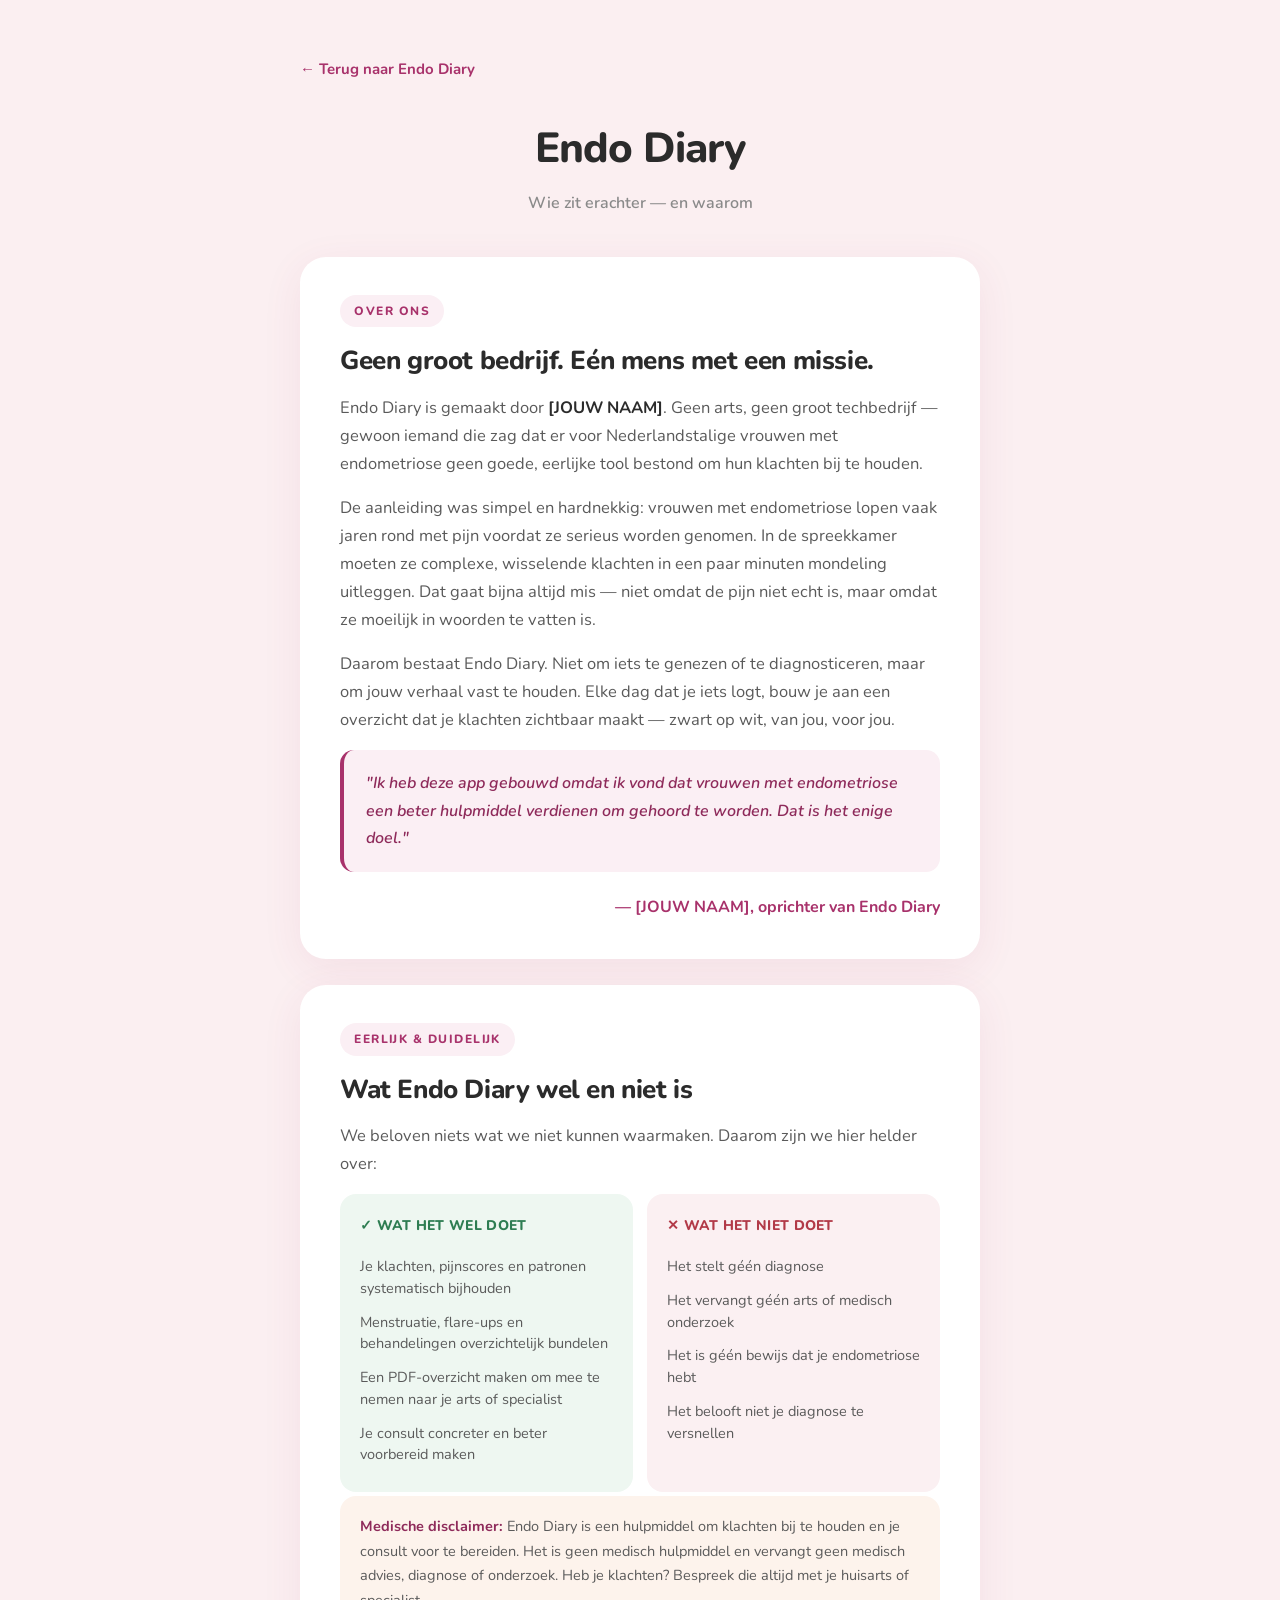
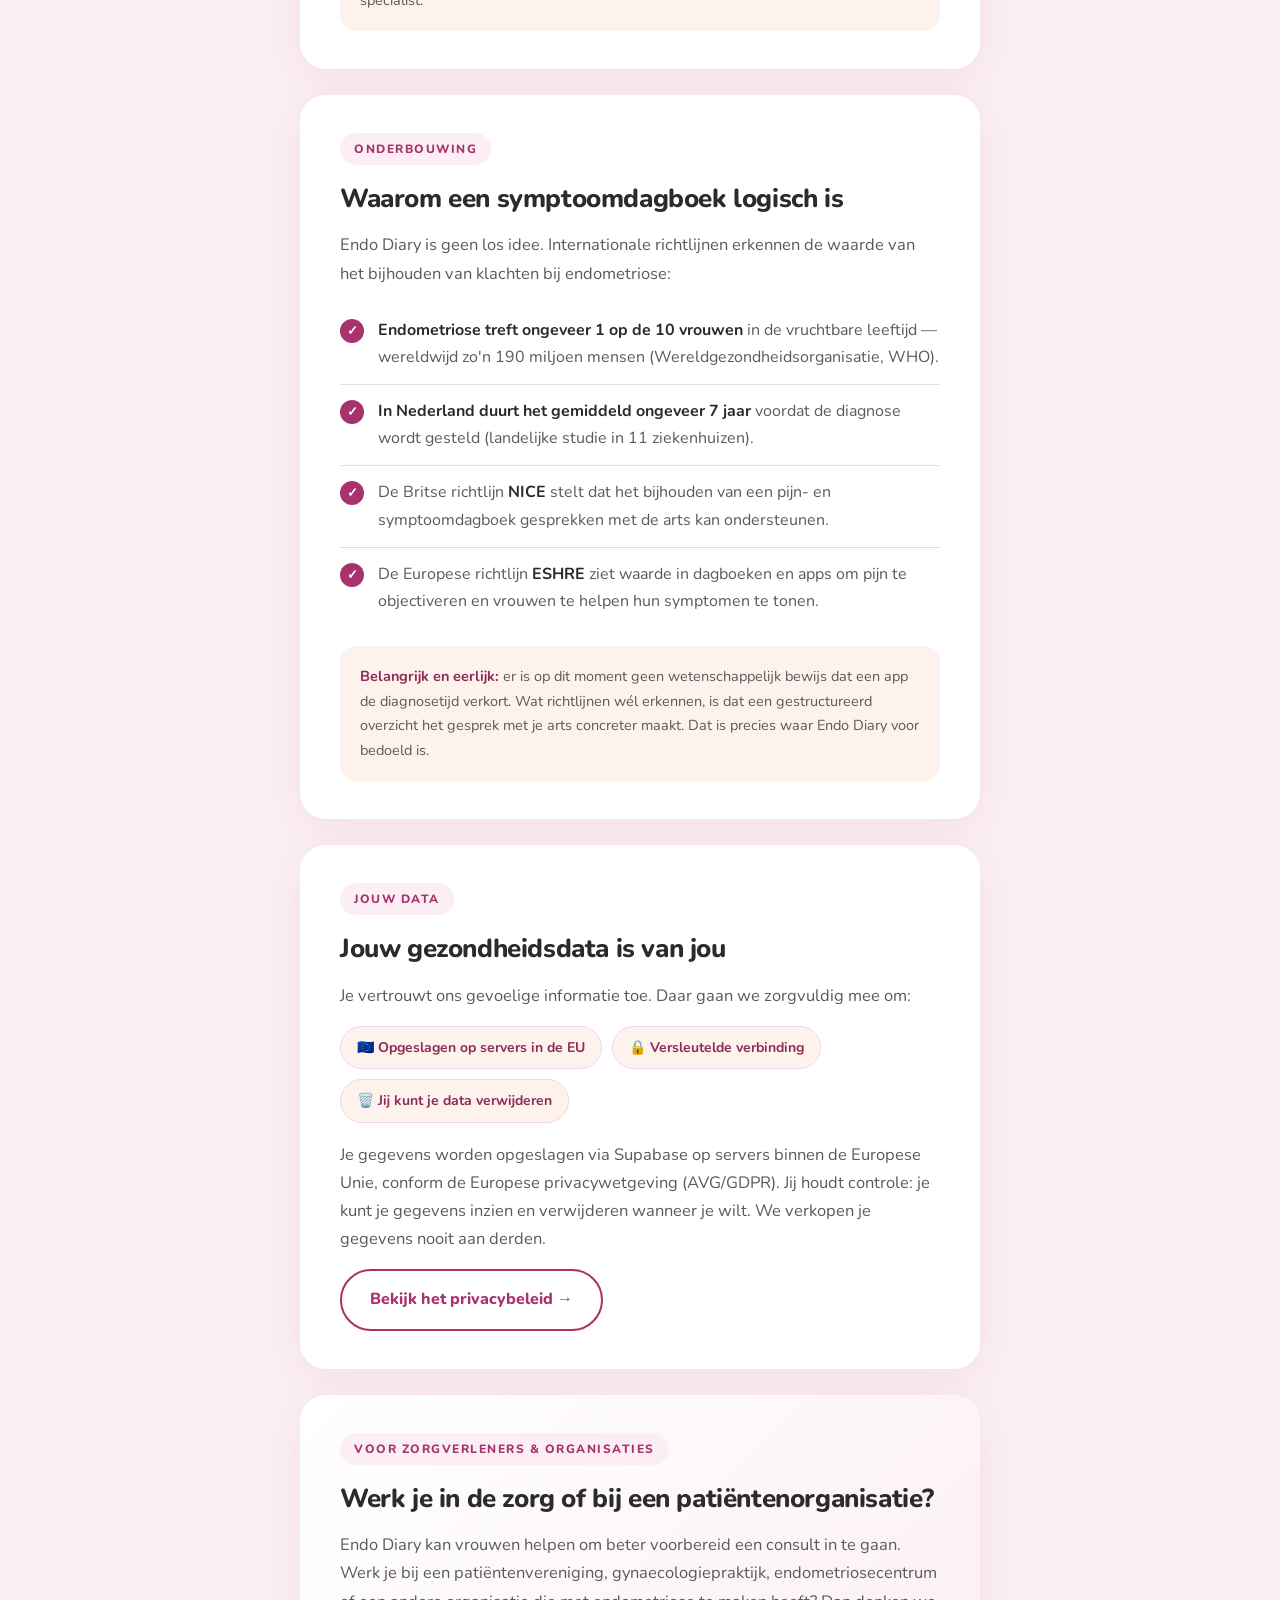
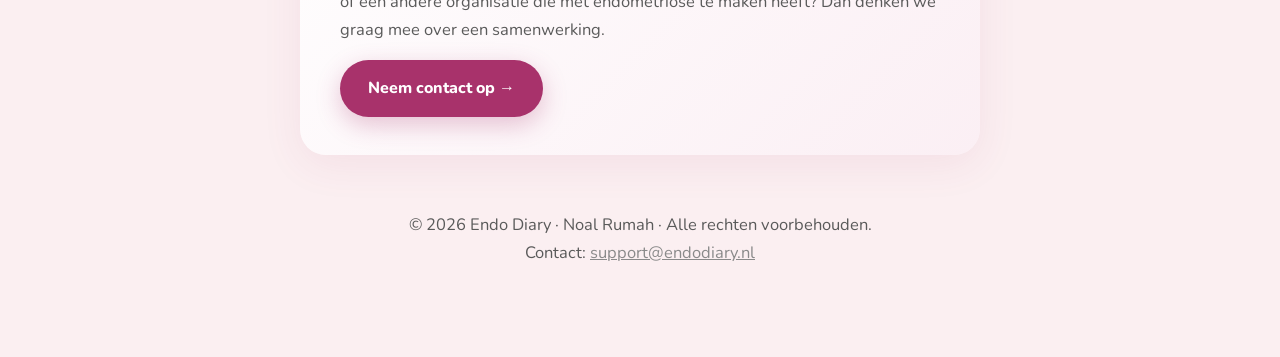
==== over-ons.html @ 4e728217 "Over ons pagina toegevoegd" ====
<!DOCTYPE html>
<html lang="nl">
<head>
<meta charset="UTF-8">
<meta name="viewport" content="width=device-width, initial-scale=1.0">
<title>Over Endo Diary — Wie zit erachter</title>
<meta name="description" content="Wie zit er achter Endo Diary, waarom bestaat de app, hoe wordt jouw gezondheidsdata beschermd, en wat Endo Diary wel en niet doet.">
<link rel="preconnect" href="https://fonts.googleapis.com">
<link rel="preconnect" href="https://fonts.gstatic.com" crossorigin>
<link href="https://fonts.googleapis.com/css2?family=Nunito:ital,wght@0,400;0,600;0,700;0,800;1,400&display=swap" rel="stylesheet">
<style>
  :root{
    --rose:#A8326B;
    --rose-dark:#8E2A5A;
    --rose-light:#FBEFF4;
    --peach:#FDF3EC;
    --cream:#FCF6F2;
    --bg:#FBEFF1;
    --ink:#2B2B2B;
    --grey:#5A5A5A;
    --lightgrey:#8A8A8A;
    --line:#EBD9E1;
    --card:#FFFFFF;
    --green:#2E7D52;
    --shadow:0 10px 40px rgba(168,50,107,0.08);
    --shadow-sm:0 4px 18px rgba(168,50,107,0.06);
  }
  *{box-sizing:border-box;margin:0;padding:0;}
  html{scroll-behavior:smooth;}
  body{
    font-family:'Nunito',-apple-system,sans-serif;
    background:var(--bg);
    color:var(--ink);
    line-height:1.7;
    -webkit-font-smoothing:antialiased;
    padding:0 20px;
  }
  .wrap{max-width:680px;margin:0 auto;padding:56px 0 40px;}

  /* Header */
  header{text-align:center;margin-bottom:40px;}
  header h1{
    font-size:42px;font-weight:800;letter-spacing:-1px;color:var(--ink);
    margin-bottom:6px;
  }
  header .tagline{color:var(--lightgrey);font-size:16px;font-weight:600;}

  /* Cards */
  .card{
    background:var(--card);
    border-radius:26px;
    padding:38px 40px;
    box-shadow:var(--shadow);
    margin-bottom:26px;
    animation:rise .7s cubic-bezier(.2,.7,.3,1) both;
  }
  .card.accent{
    border:2px solid var(--rose);
    box-shadow:var(--shadow);
  }
  @keyframes rise{from{opacity:0;transform:translateY(18px);}to{opacity:1;transform:none;}}
  .card:nth-child(2){animation-delay:.05s;}
  .card:nth-child(3){animation-delay:.10s;}
  .card:nth-child(4){animation-delay:.15s;}
  .card:nth-child(5){animation-delay:.20s;}

  .eyebrow{
    display:inline-block;
    background:var(--rose-light);
    color:var(--rose);
    font-size:12px;font-weight:800;letter-spacing:1.5px;text-transform:uppercase;
    padding:6px 14px;border-radius:30px;margin-bottom:18px;
  }
  h2{
    font-size:26px;font-weight:800;color:var(--ink);
    margin-bottom:16px;letter-spacing:-.4px;line-height:1.25;
  }
  h3{
    font-size:18px;font-weight:700;color:var(--ink);margin:22px 0 8px;
  }
  p{color:var(--grey);font-size:16.5px;margin-bottom:16px;}
  p:last-child{margin-bottom:0;}
  strong{color:var(--ink);font-weight:700;}
  .signature{
    margin-top:22px;text-align:right;color:var(--rose);font-weight:700;font-size:16px;
  }

  /* Quote */
  .quote{
    background:var(--rose-light);
    border-left:4px solid var(--rose);
    border-radius:14px;
    padding:20px 22px;
    margin:6px 0 4px;
    font-style:italic;color:var(--rose-dark);font-weight:600;font-size:16px;
  }

  /* Fact list with checkmarks */
  .facts{list-style:none;margin:6px 0 0;}
  .facts li{
    display:flex;align-items:flex-start;gap:14px;
    padding:13px 0;border-bottom:1px solid var(--line);
    color:var(--grey);font-size:16px;
  }
  .facts li:last-child{border-bottom:none;}
  .check{
    flex:0 0 24px;width:24px;height:24px;border-radius:50%;
    background:var(--rose);color:#fff;display:flex;align-items:center;justify-content:center;
    font-size:13px;font-weight:800;margin-top:2px;
  }

  /* WEL / NIET grid */
  .duo{display:grid;grid-template-columns:1fr 1fr;gap:14px;margin-top:8px;}
  .duo .col{border-radius:16px;padding:20px;}
  .duo .yes{background:#EEF7F1;}
  .duo .no{background:#FBF0F2;}
  .duo h4{font-size:14px;font-weight:800;margin-bottom:12px;letter-spacing:.3px;}
  .duo .yes h4{color:var(--green);}
  .duo .no h4{color:#B23A48;}
  .duo ul{list-style:none;}
  .duo li{font-size:14.5px;color:var(--grey);padding:6px 0;line-height:1.5;}
  @media(max-width:560px){.duo{grid-template-columns:1fr;}}

  /* Data / privacy badges */
  .badges{display:flex;flex-wrap:wrap;gap:10px;margin-top:8px;}
  .badge{
    background:var(--peach);border:1px solid var(--line);border-radius:30px;
    padding:9px 16px;font-size:14px;font-weight:700;color:var(--rose-dark);
    display:flex;align-items:center;gap:8px;
  }

  /* CTA buttons */
  .cta-row{display:flex;flex-wrap:wrap;gap:12px;margin-top:8px;}
  .btn{
    display:inline-block;text-decoration:none;font-weight:800;font-size:16px;
    padding:15px 28px;border-radius:40px;transition:transform .15s ease, box-shadow .15s ease;
  }
  .btn-primary{background:var(--rose);color:#fff;box-shadow:0 8px 24px rgba(168,50,107,.28);}
  .btn-primary:hover{transform:translateY(-2px);box-shadow:0 12px 30px rgba(168,50,107,.36);}
  .btn-ghost{background:transparent;color:var(--rose);border:2px solid var(--rose);}
  .btn-ghost:hover{background:var(--rose-light);}

  a.inline{color:var(--rose);font-weight:700;text-decoration:none;border-bottom:1.5px solid var(--rose-light);}
  a.inline:hover{border-bottom-color:var(--rose);}

  /* Disclaimer note */
  .note{
    background:var(--peach);border-radius:16px;padding:18px 20px;margin-top:4px;
    font-size:14.5px;color:var(--grey);
  }
  .note strong{color:var(--rose-dark);}

  /* Org section */
  .org{background:linear-gradient(135deg,#FFFFFF 0%,var(--rose-light) 100%);}

  footer{
    text-align:center;padding:30px 0 50px;color:var(--lightgrey);font-size:13px;
  }
  footer a{color:var(--lightgrey);}
  .back{display:inline-block;margin-bottom:30px;color:var(--rose);font-weight:700;
    text-decoration:none;font-size:15px;}
  .back:hover{text-decoration:underline;}
</style>
</head>
<body>
<div class="wrap">

  <a href="index.html" class="back">← Terug naar Endo Diary</a>

  <header>
    <h1>Endo Diary</h1>
    <p class="tagline">Wie zit erachter — en waarom</p>
  </header>

  <!-- WIE -->
  <section class="card">
    <span class="eyebrow">Over ons</span>
    <h2>Geen groot bedrijf. Eén mens met een missie.</h2>
    <p>
      Endo Diary is gemaakt door <strong>[JOUW NAAM]</strong>. Geen arts, geen groot
      techbedrijf — gewoon iemand die zag dat er voor Nederlandstalige vrouwen met endometriose
      geen goede, eerlijke tool bestond om hun klachten bij te houden.
    </p>
    <p>
      De aanleiding was simpel en hardnekkig: vrouwen met endometriose lopen vaak jaren rond met
      pijn voordat ze serieus worden genomen. In de spreekkamer moeten ze complexe, wisselende
      klachten in een paar minuten mondeling uitleggen. Dat gaat bijna altijd mis — niet omdat de
      pijn niet echt is, maar omdat ze moeilijk in woorden te vatten is.
    </p>
    <p>
      Daarom bestaat Endo Diary. Niet om iets te genezen of te diagnosticeren, maar om jouw verhaal
      vast te houden. Elke dag dat je iets logt, bouw je aan een overzicht dat je klachten zichtbaar
      maakt — zwart op wit, van jou, voor jou.
    </p>
    <div class="quote">
      "Ik heb deze app gebouwd omdat ik vond dat vrouwen met endometriose een beter hulpmiddel
      verdienen om gehoord te worden. Dat is het enige doel."
    </div>
    <p class="signature">— [JOUW NAAM], oprichter van Endo Diary</p>
  </section>

  <!-- WAT HET WEL EN NIET IS -->
  <section class="card">
    <span class="eyebrow">Eerlijk &amp; duidelijk</span>
    <h2>Wat Endo Diary wel en niet is</h2>
    <p>
      We beloven niets wat we niet kunnen waarmaken. Daarom zijn we hier helder over:
    </p>
    <div class="duo">
      <div class="col yes">
        <h4>✓ WAT HET WEL DOET</h4>
        <ul>
          <li>Je klachten, pijnscores en patronen systematisch bijhouden</li>
          <li>Menstruatie, flare-ups en behandelingen overzichtelijk bundelen</li>
          <li>Een PDF-overzicht maken om mee te nemen naar je arts of specialist</li>
          <li>Je consult concreter en beter voorbereid maken</li>
        </ul>
      </div>
      <div class="col no">
        <h4>✕ WAT HET NIET DOET</h4>
        <ul>
          <li>Het stelt géén diagnose</li>
          <li>Het vervangt géén arts of medisch onderzoek</li>
          <li>Het is géén bewijs dat je endometriose hebt</li>
          <li>Het belooft niet je diagnose te versnellen</li>
        </ul>
      </div>
    </div>
    <div class="note">
      <strong>Medische disclaimer:</strong> Endo Diary is een hulpmiddel om klachten bij te houden
      en je consult voor te bereiden. Het is geen medisch hulpmiddel en vervangt geen medisch advies,
      diagnose of onderzoek. Heb je klachten? Bespreek die altijd met je huisarts of specialist.
    </div>
  </section>

  <!-- WAAROM HET WERKT (ONDERBOUWING) -->
  <section class="card">
    <span class="eyebrow">Onderbouwing</span>
    <h2>Waarom een symptoomdagboek logisch is</h2>
    <p>
      Endo Diary is geen los idee. Internationale richtlijnen erkennen de waarde van het bijhouden
      van klachten bij endometriose:
    </p>
    <ul class="facts">
      <li>
        <span class="check">✓</span>
        <span><strong>Endometriose treft ongeveer 1 op de 10 vrouwen</strong> in de vruchtbare
        leeftijd — wereldwijd zo'n 190 miljoen mensen (Wereldgezondheidsorganisatie, WHO).</span>
      </li>
      <li>
        <span class="check">✓</span>
        <span><strong>In Nederland duurt het gemiddeld ongeveer 7 jaar</strong> voordat de diagnose
        wordt gesteld (landelijke studie in 11 ziekenhuizen).</span>
      </li>
      <li>
        <span class="check">✓</span>
        <span>De Britse richtlijn <strong>NICE</strong> stelt dat het bijhouden van een pijn- en
        symptoomdagboek gesprekken met de arts kan ondersteunen.</span>
      </li>
      <li>
        <span class="check">✓</span>
        <span>De Europese richtlijn <strong>ESHRE</strong> ziet waarde in dagboeken en apps om pijn
        te objectiveren en vrouwen te helpen hun symptomen te tonen.</span>
      </li>
    </ul>
    <div class="note" style="margin-top:18px;">
      <strong>Belangrijk en eerlijk:</strong> er is op dit moment geen wetenschappelijk bewijs dat
      een app de diagnosetijd verkort. Wat richtlijnen wél erkennen, is dat een gestructureerd
      overzicht het gesprek met je arts concreter maakt. Dat is precies waar Endo Diary voor bedoeld is.
    </div>
  </section>

  <!-- PRIVACY / DATA -->
  <section class="card">
    <span class="eyebrow">Jouw data</span>
    <h2>Jouw gezondheidsdata is van jou</h2>
    <p>
      Je vertrouwt ons gevoelige informatie toe. Daar gaan we zorgvuldig mee om:
    </p>
    <div class="badges">
      <span class="badge">🇪🇺 Opgeslagen op servers in de EU</span>
      <span class="badge">🔒 Versleutelde verbinding</span>
      <span class="badge">🗑️ Jij kunt je data verwijderen</span>
    </div>
    <p style="margin-top:18px;">
      Je gegevens worden opgeslagen via Supabase op servers binnen de Europese Unie, conform de
      Europese privacywetgeving (AVG/GDPR). Jij houdt controle: je kunt je gegevens inzien en
      verwijderen wanneer je wilt. We verkopen je gegevens nooit aan derden.
    </p>
    <div class="cta-row" style="margin-top:8px;">
      <a href="privacy.html" class="btn-ghost btn">Bekijk het privacybeleid →</a>
    </div>
  </section>

  <!-- VOOR ORGANISATIES -->
  <section class="card org">
    <span class="eyebrow">Voor zorgverleners &amp; organisaties</span>
    <h2>Werk je in de zorg of bij een patiëntenorganisatie?</h2>
    <p>
      Endo Diary kan vrouwen helpen om beter voorbereid een consult in te gaan. Werk je bij een
      patiëntenvereniging, gynaecologiepraktijk, endometriosecentrum of een andere organisatie die
      met endometriose te maken heeft? Dan denken we graag mee over een samenwerking.
    </p>
    <div class="cta-row">
      <a href="mailto:support@endodiary.nl?subject=Samenwerking%20Endo%20Diary" class="btn btn-primary">Neem contact op →</a>
    </div>
  </section>

  <footer>
    <p>© 2026 Endo Diary · Noal Rumah · Alle rechten voorbehouden.<br>
    Contact: <a href="mailto:support@endodiary.nl">support@endodiary.nl</a></p>
  </footer>

</div>
</body>
</html>
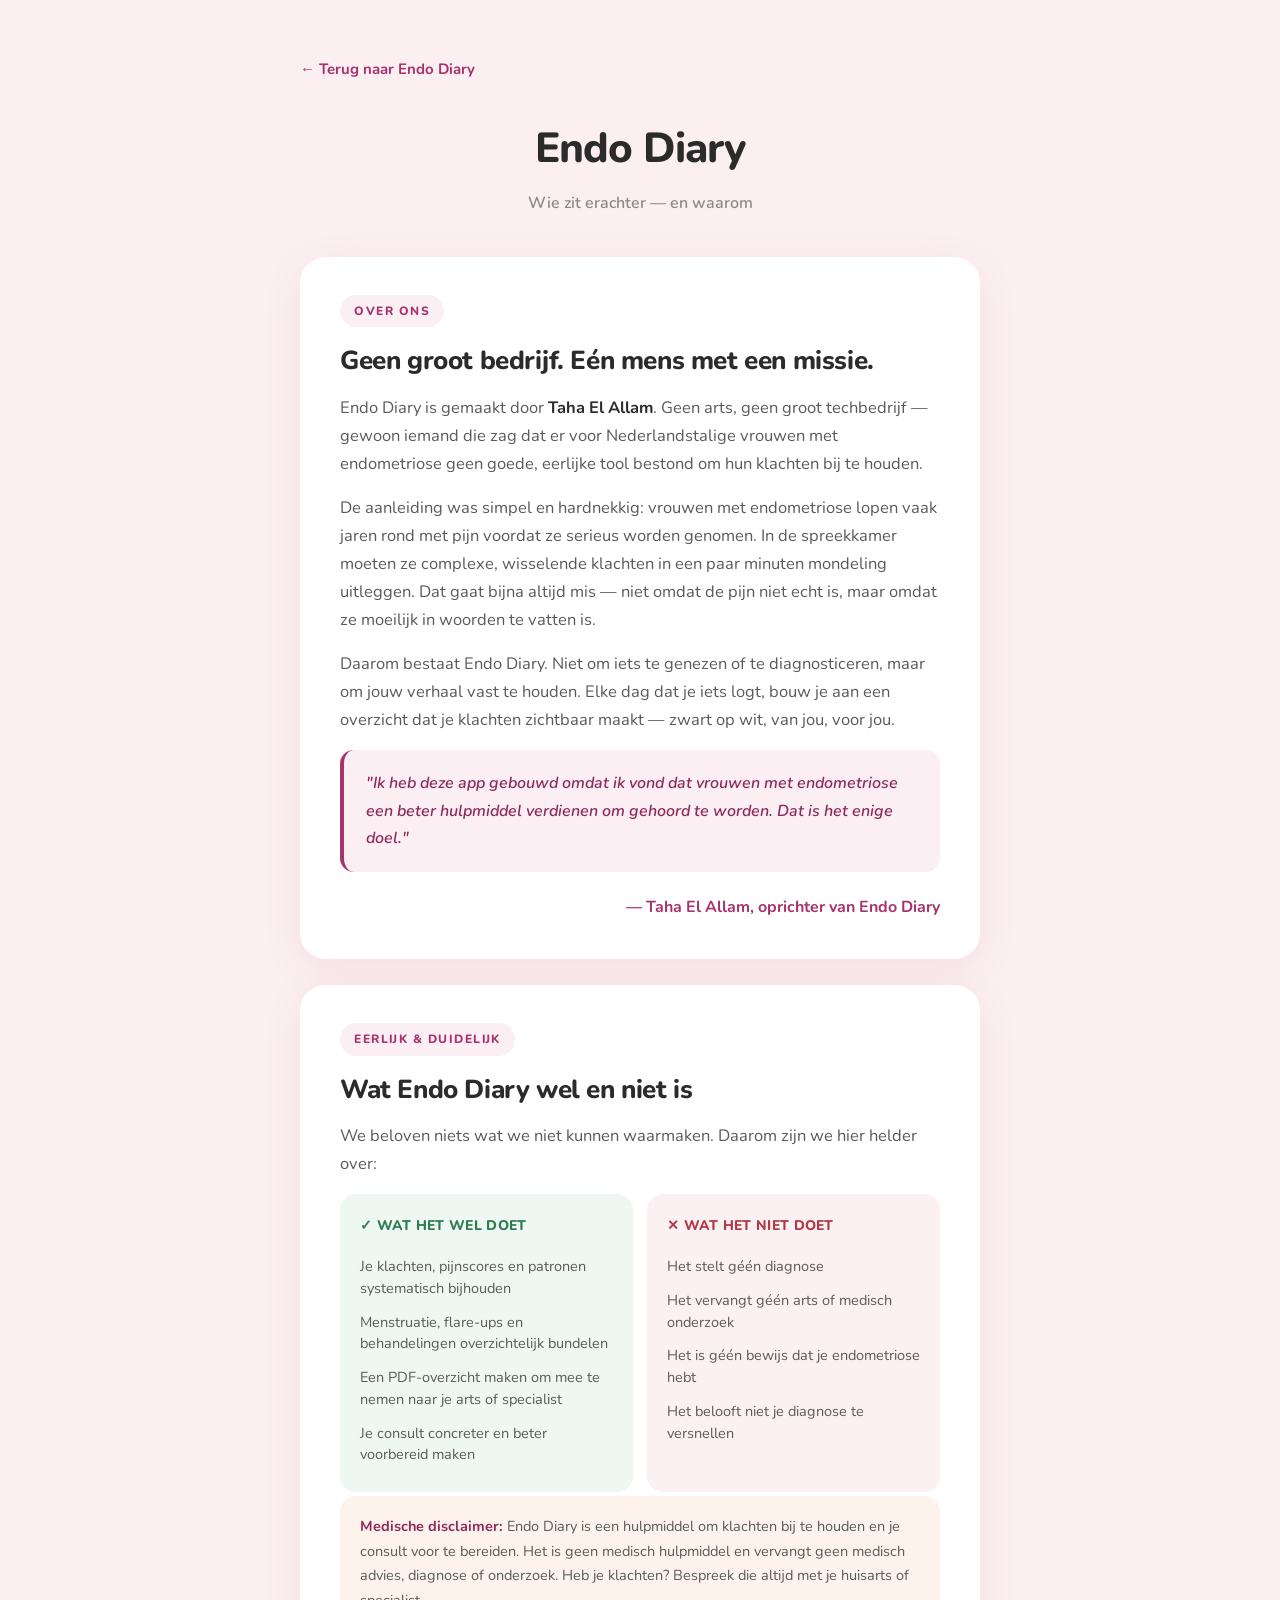
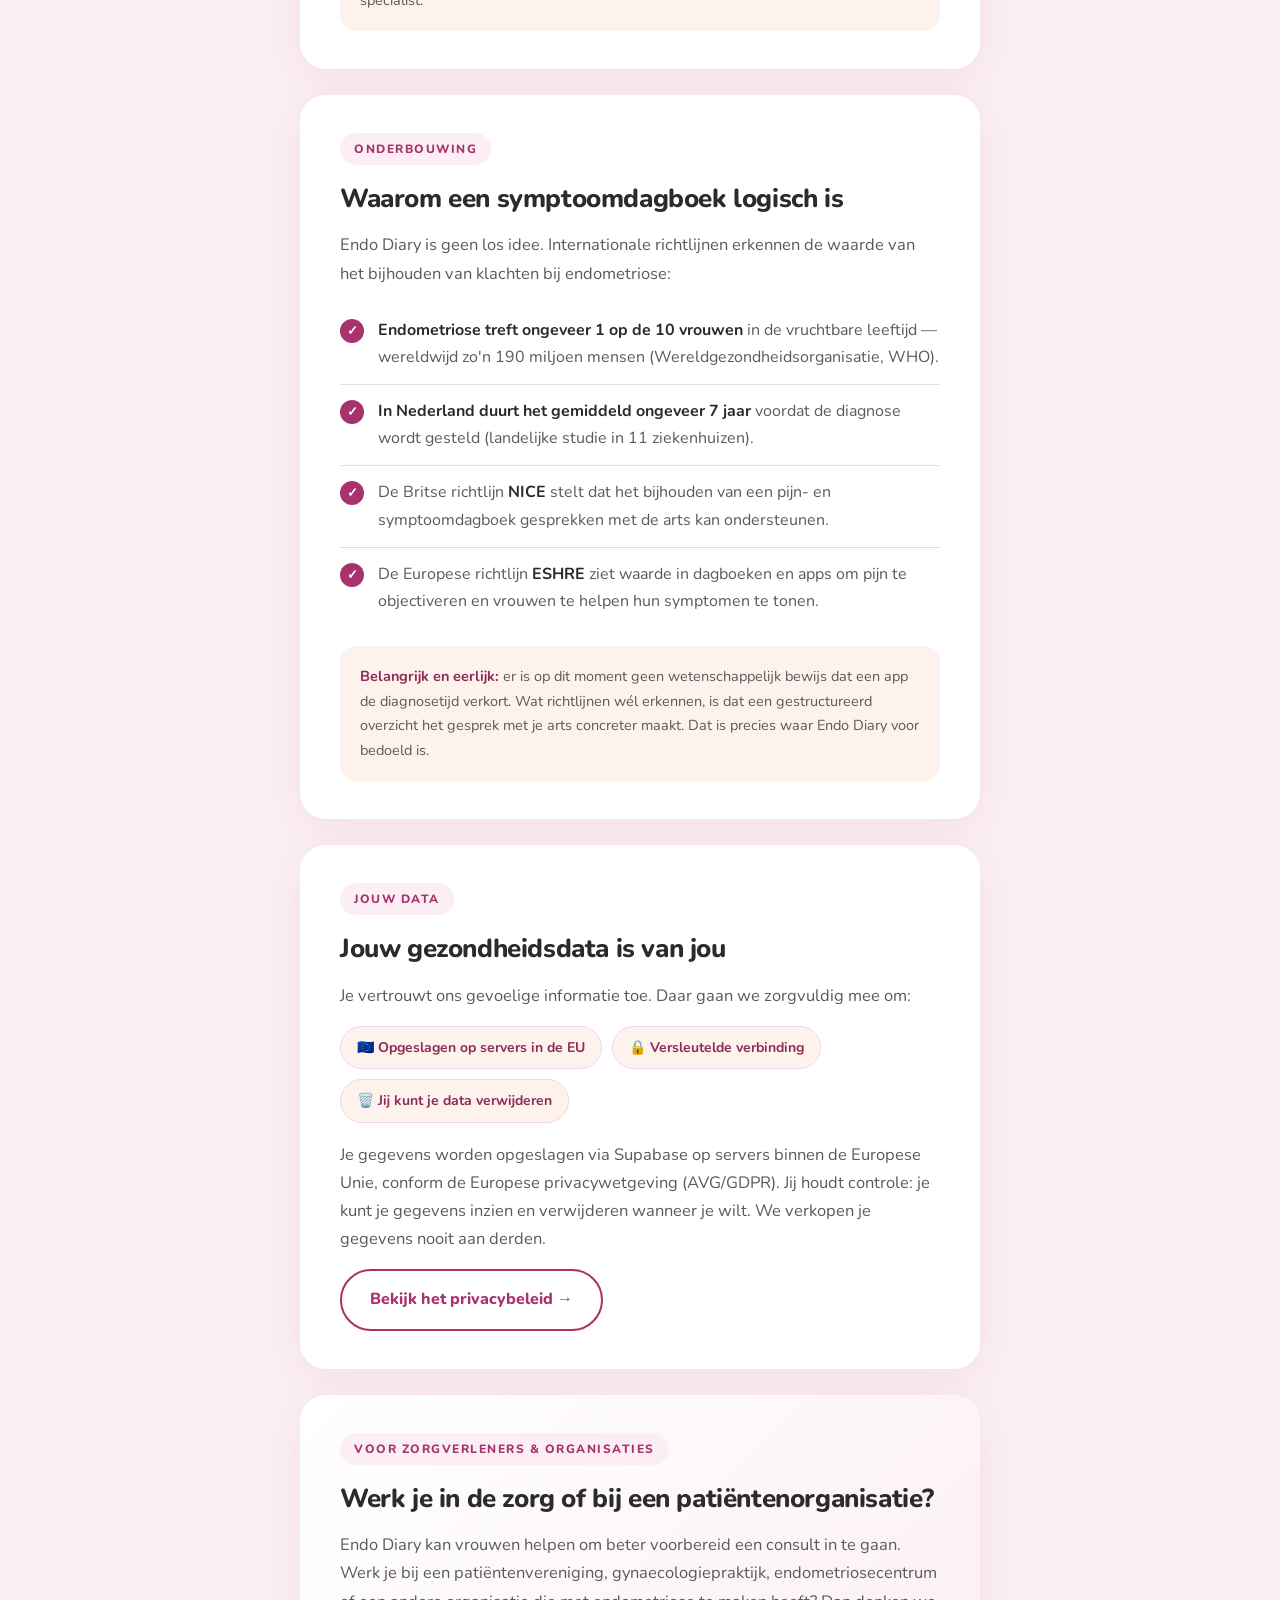
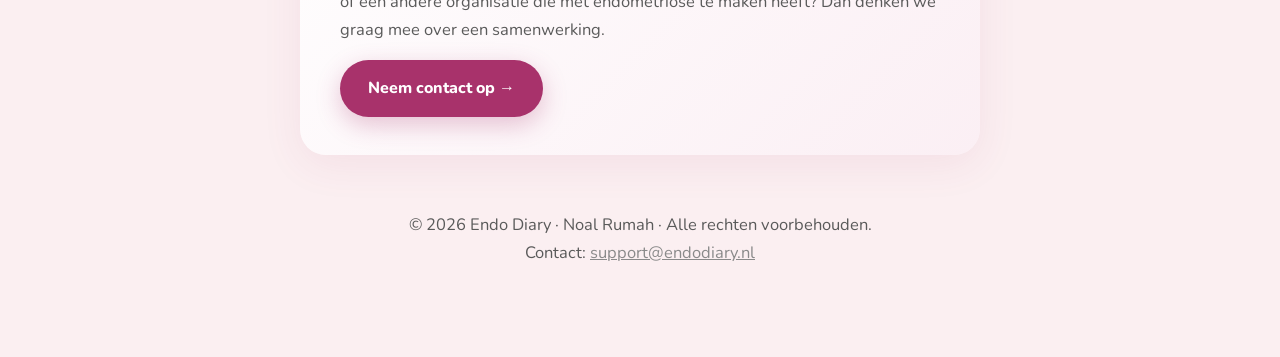
==== commit 3da19673: "Update over-ons.html" ====
--- a/over-ons.html
+++ b/over-ons.html
@@ -177,7 +177,7 @@
     <span class="eyebrow">Over ons</span>
     <h2>Geen groot bedrijf. Eén mens met een missie.</h2>
     <p>
-      Endo Diary is gemaakt door <strong>[JOUW NAAM]</strong>. Geen arts, geen groot
+      Endo Diary is gemaakt door <strong>Taha El Allam</strong>. Geen arts, geen groot
       techbedrijf — gewoon iemand die zag dat er voor Nederlandstalige vrouwen met endometriose
       geen goede, eerlijke tool bestond om hun klachten bij te houden.
     </p>
@@ -196,7 +196,7 @@
       "Ik heb deze app gebouwd omdat ik vond dat vrouwen met endometriose een beter hulpmiddel
       verdienen om gehoord te worden. Dat is het enige doel."
     </div>
-    <p class="signature">— [JOUW NAAM], oprichter van Endo Diary</p>
+    <p class="signature">— Taha El Allam, oprichter van Endo Diary</p>
   </section>
 
   <!-- WAT HET WEL EN NIET IS -->
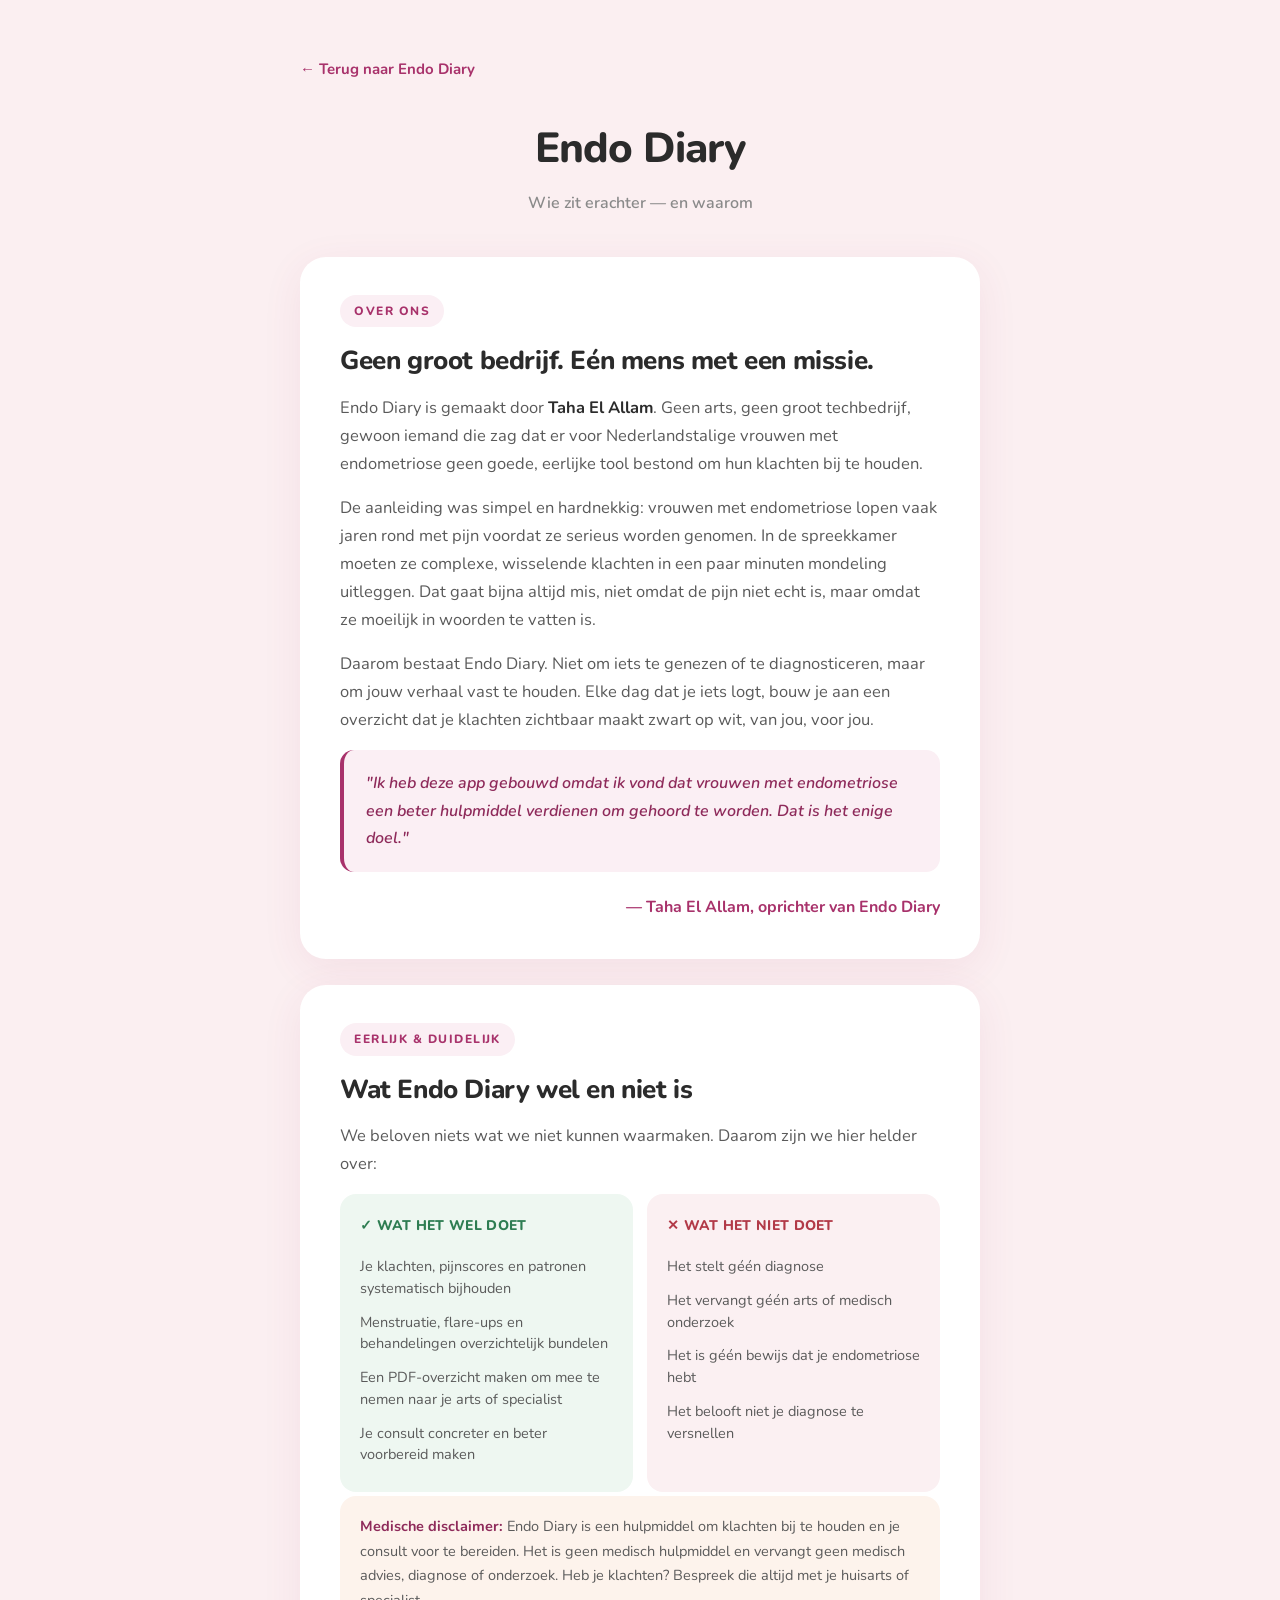
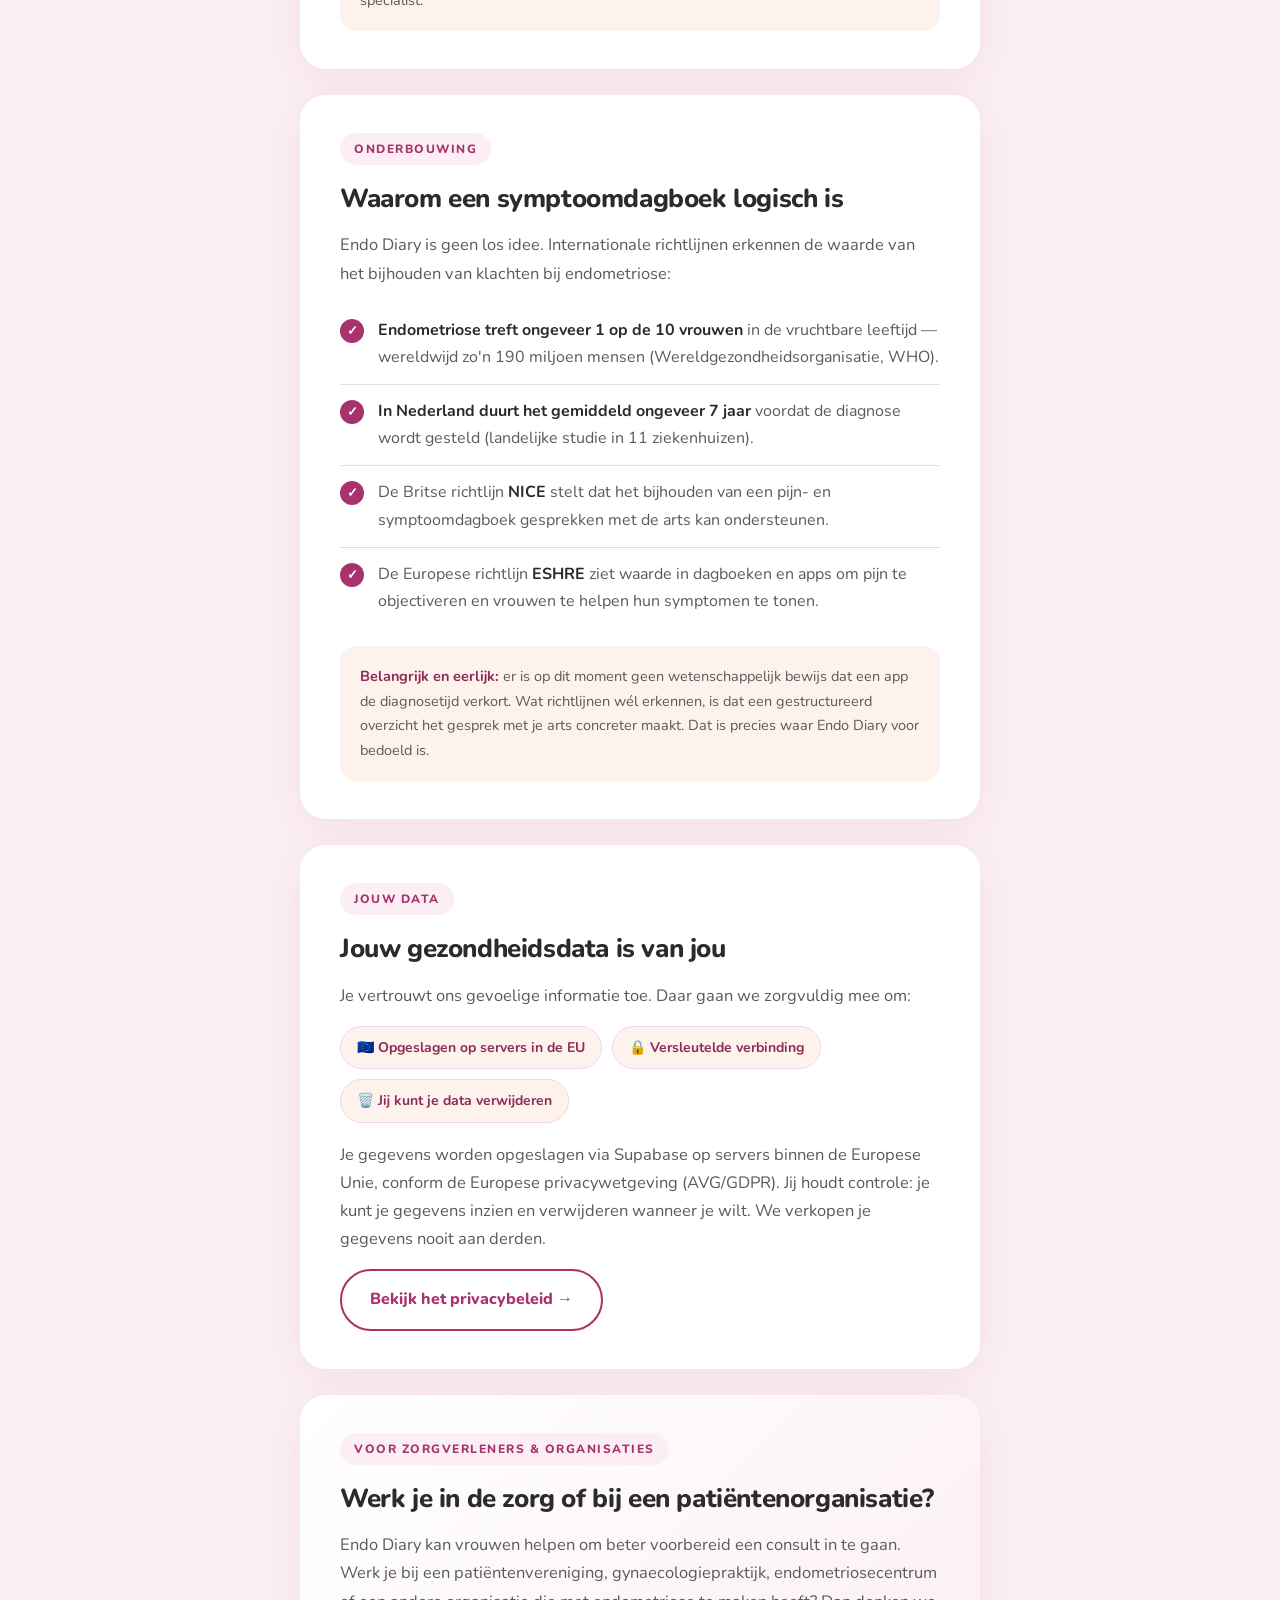
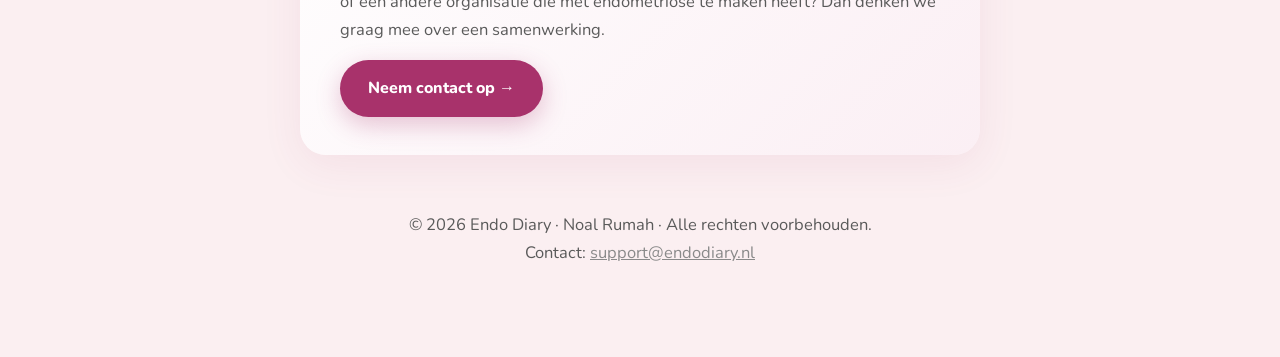
==== commit c1eac5dd: "Update over-ons.html" ====
--- a/over-ons.html
+++ b/over-ons.html
@@ -178,19 +178,19 @@
     <h2>Geen groot bedrijf. Eén mens met een missie.</h2>
     <p>
       Endo Diary is gemaakt door <strong>Taha El Allam</strong>. Geen arts, geen groot
-      techbedrijf — gewoon iemand die zag dat er voor Nederlandstalige vrouwen met endometriose
+      techbedrijf, gewoon iemand die zag dat er voor Nederlandstalige vrouwen met endometriose
       geen goede, eerlijke tool bestond om hun klachten bij te houden.
     </p>
     <p>
       De aanleiding was simpel en hardnekkig: vrouwen met endometriose lopen vaak jaren rond met
       pijn voordat ze serieus worden genomen. In de spreekkamer moeten ze complexe, wisselende
-      klachten in een paar minuten mondeling uitleggen. Dat gaat bijna altijd mis — niet omdat de
+      klachten in een paar minuten mondeling uitleggen. Dat gaat bijna altijd mis, niet omdat de
       pijn niet echt is, maar omdat ze moeilijk in woorden te vatten is.
     </p>
     <p>
       Daarom bestaat Endo Diary. Niet om iets te genezen of te diagnosticeren, maar om jouw verhaal
       vast te houden. Elke dag dat je iets logt, bouw je aan een overzicht dat je klachten zichtbaar
-      maakt — zwart op wit, van jou, voor jou.
+      maakt zwart op wit, van jou, voor jou.
     </p>
     <div class="quote">
       "Ik heb deze app gebouwd omdat ik vond dat vrouwen met endometriose een beter hulpmiddel
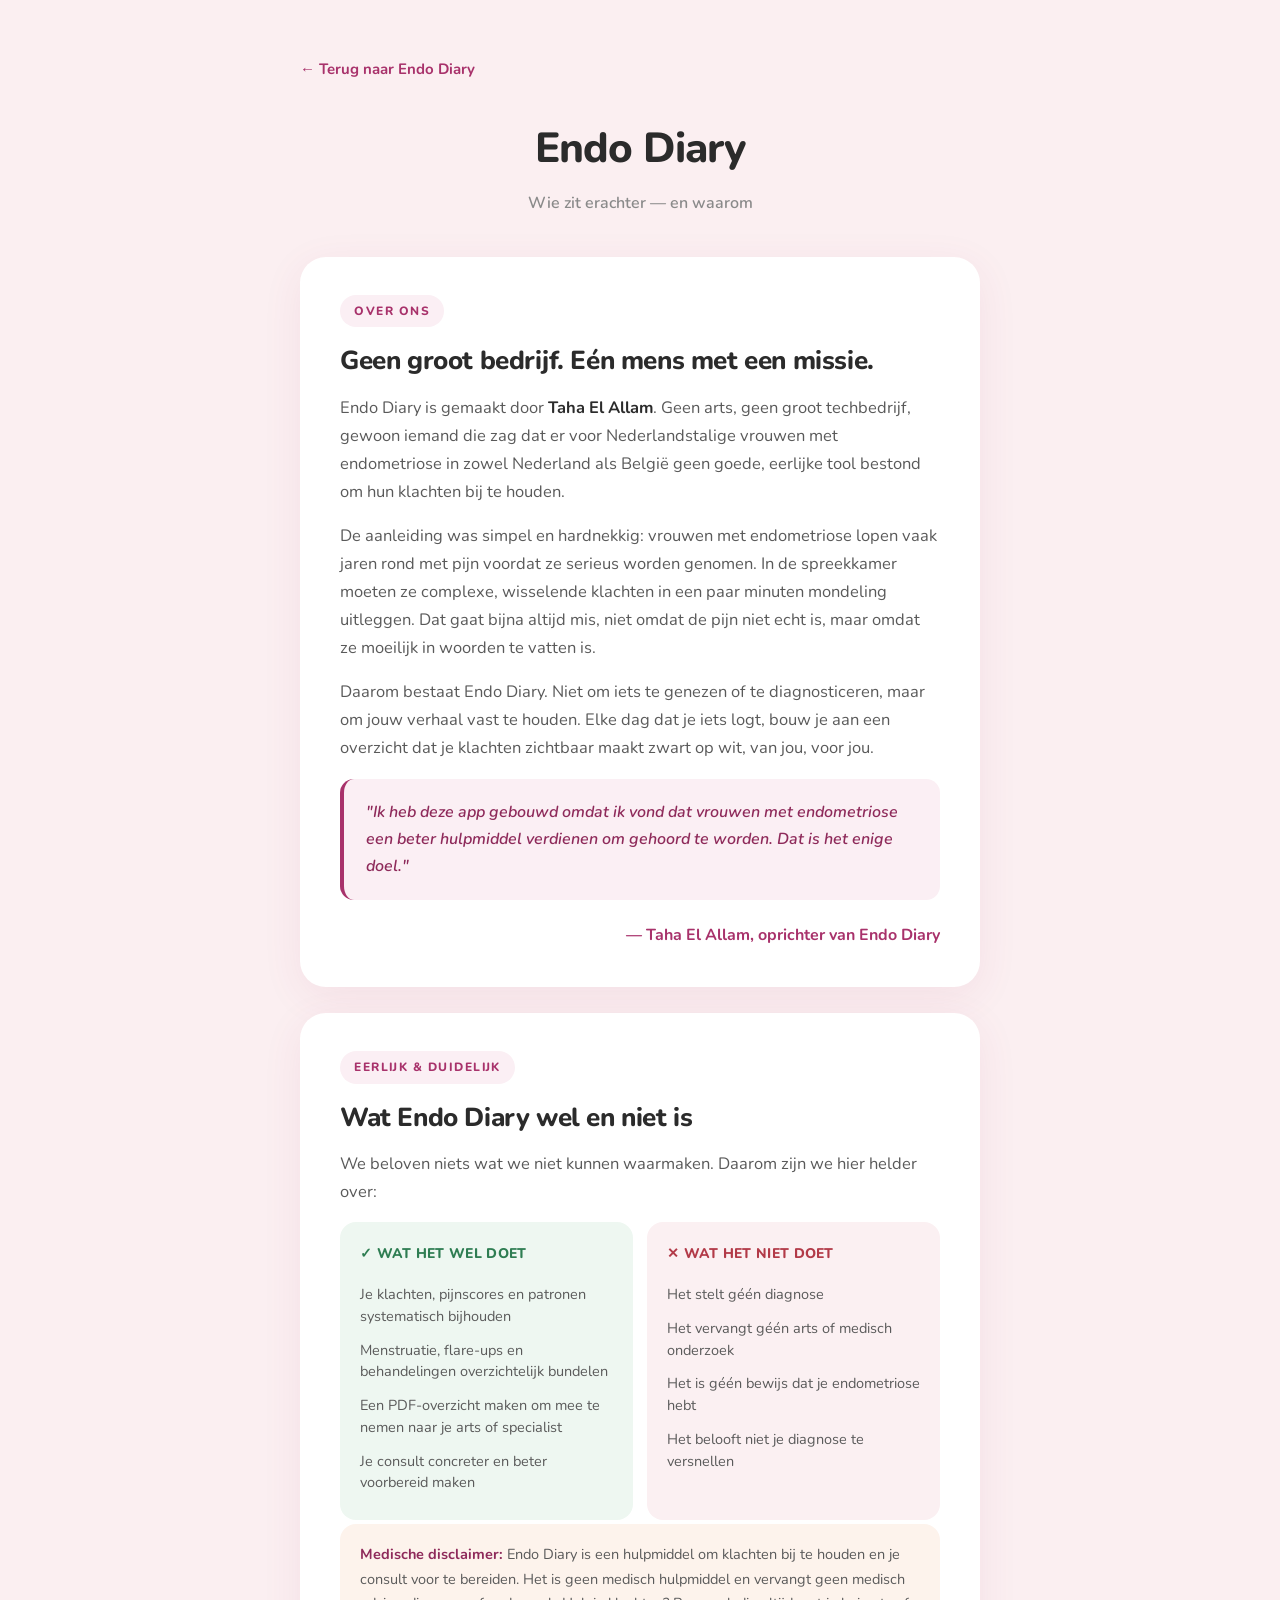
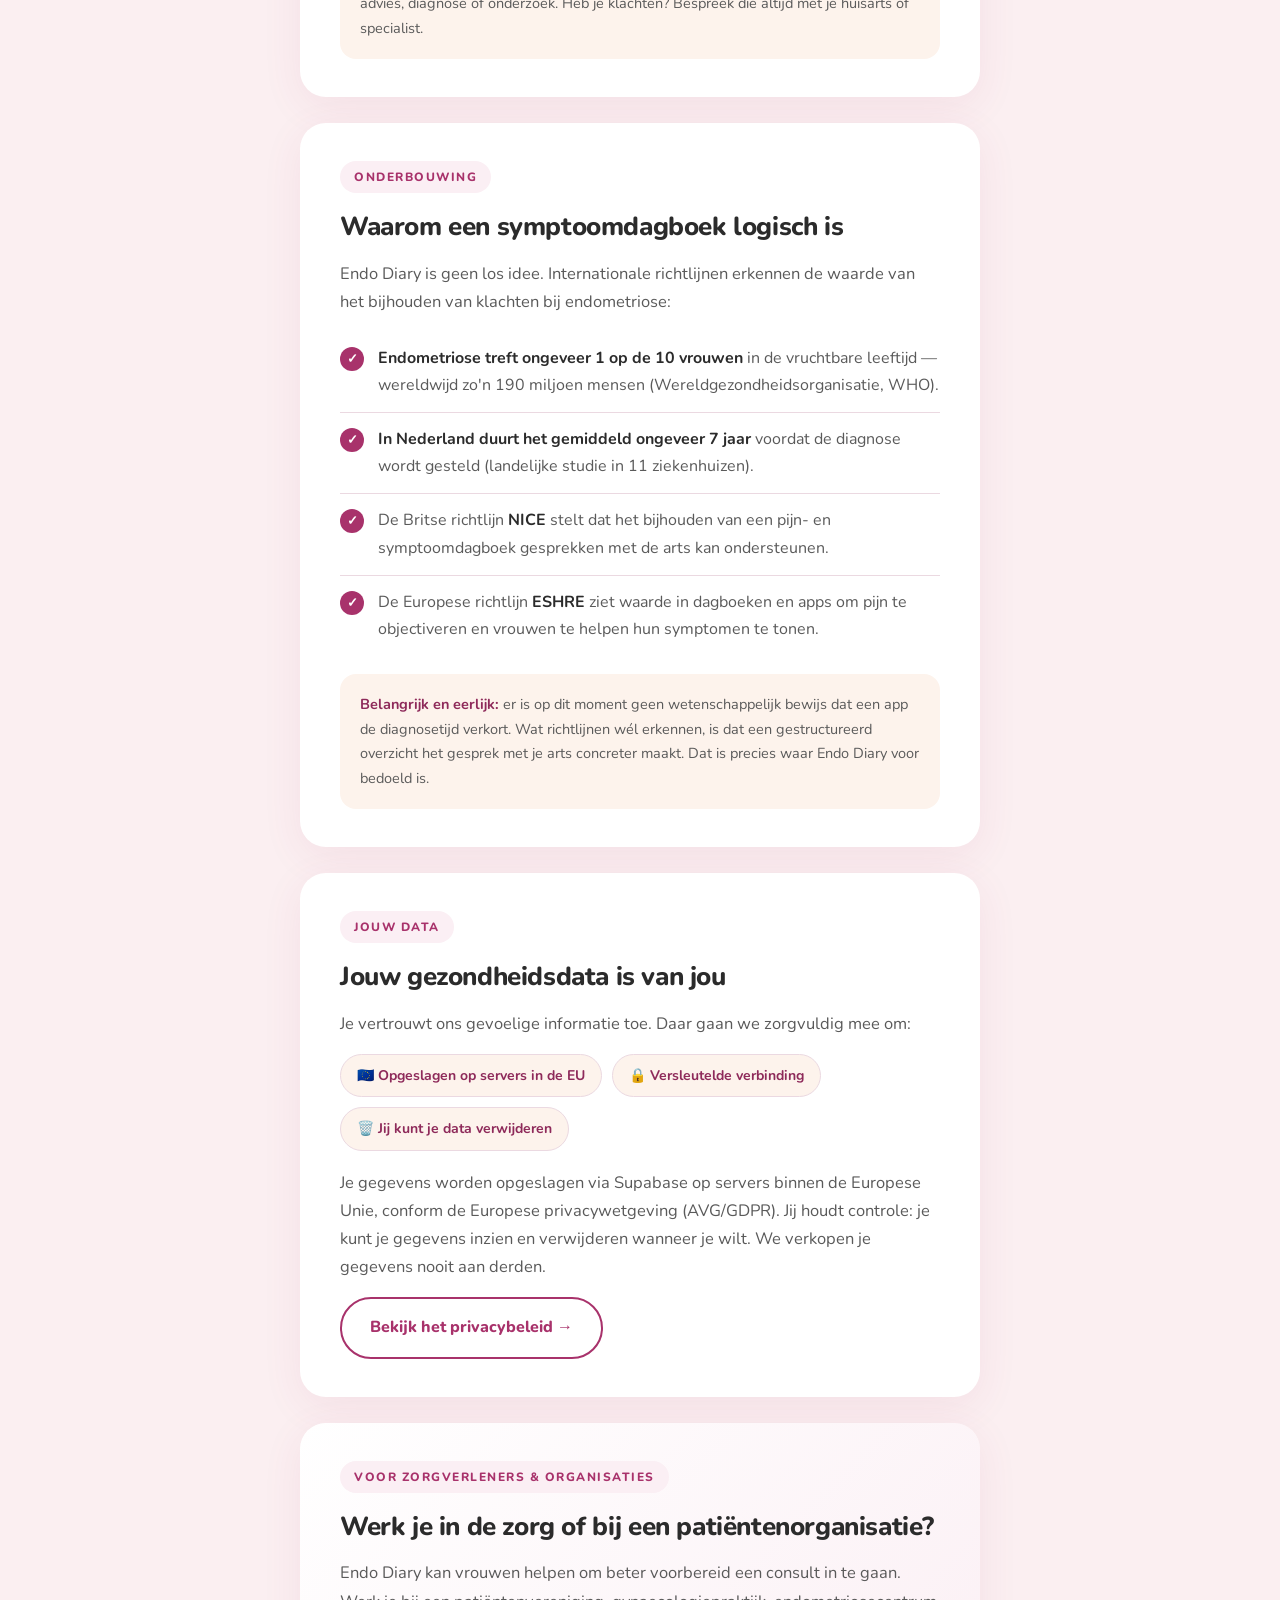
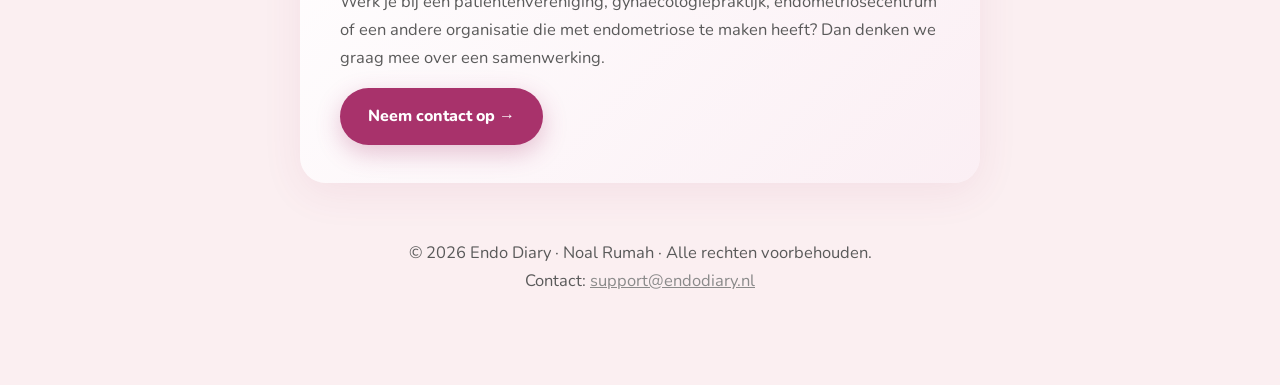
==== commit cc608901: "Update over-ons.html" ====
--- a/over-ons.html
+++ b/over-ons.html
@@ -179,7 +179,7 @@
     <p>
       Endo Diary is gemaakt door <strong>Taha El Allam</strong>. Geen arts, geen groot
       techbedrijf, gewoon iemand die zag dat er voor Nederlandstalige vrouwen met endometriose
-      geen goede, eerlijke tool bestond om hun klachten bij te houden.
+      in zowel Nederland als België geen goede, eerlijke tool bestond om hun klachten bij te houden.
     </p>
     <p>
       De aanleiding was simpel en hardnekkig: vrouwen met endometriose lopen vaak jaren rond met
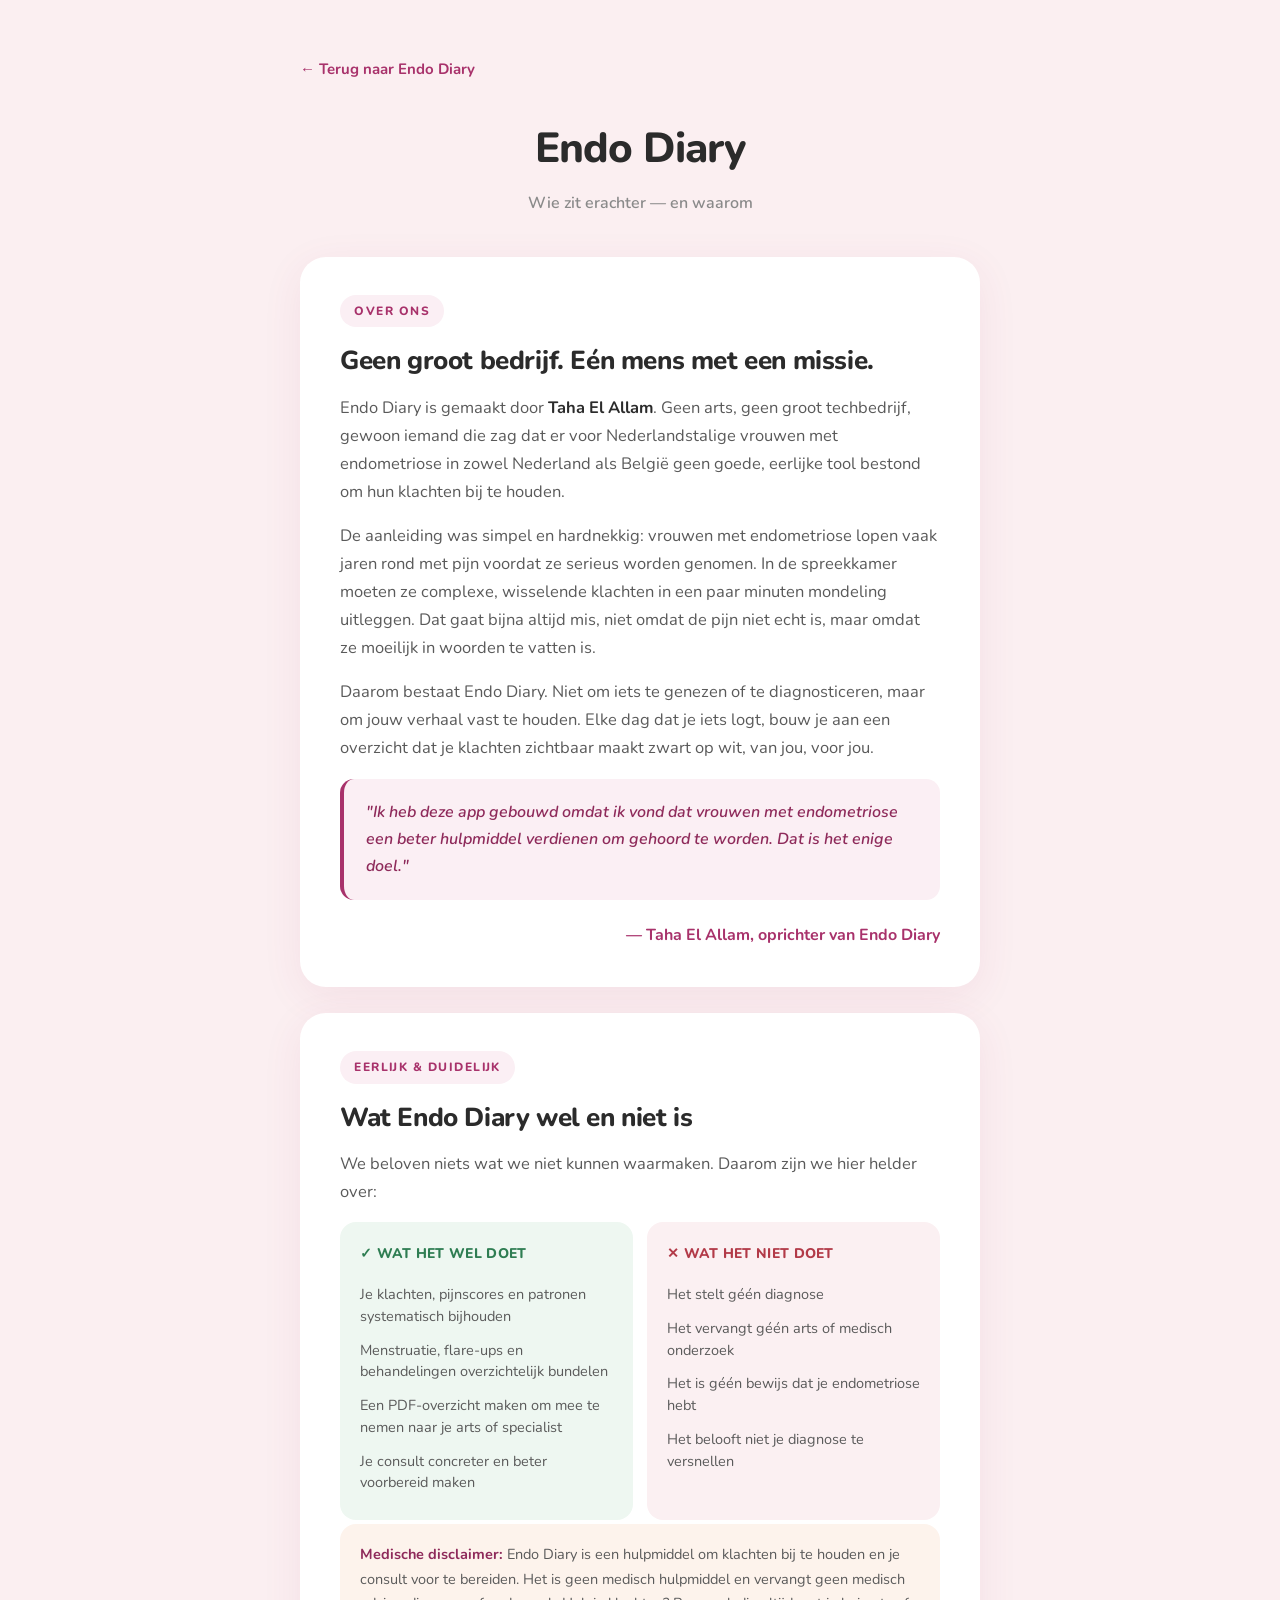
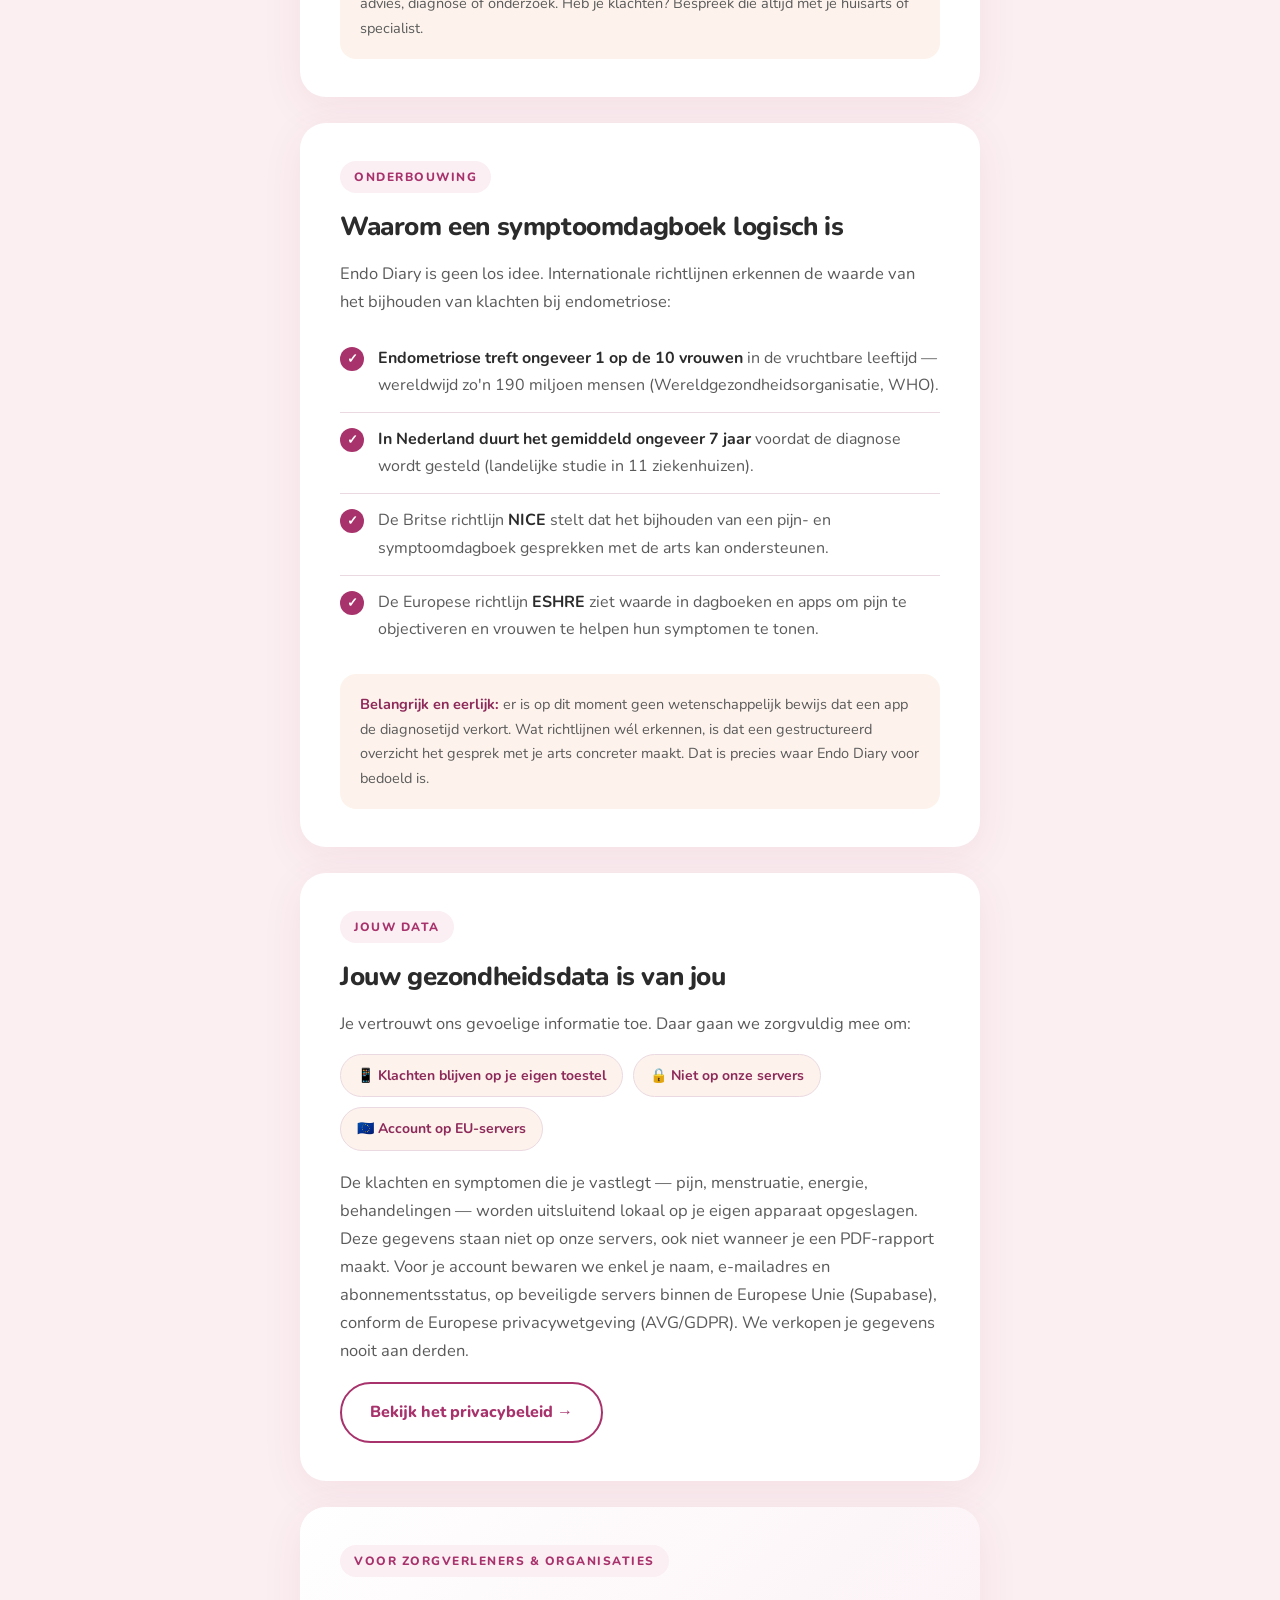
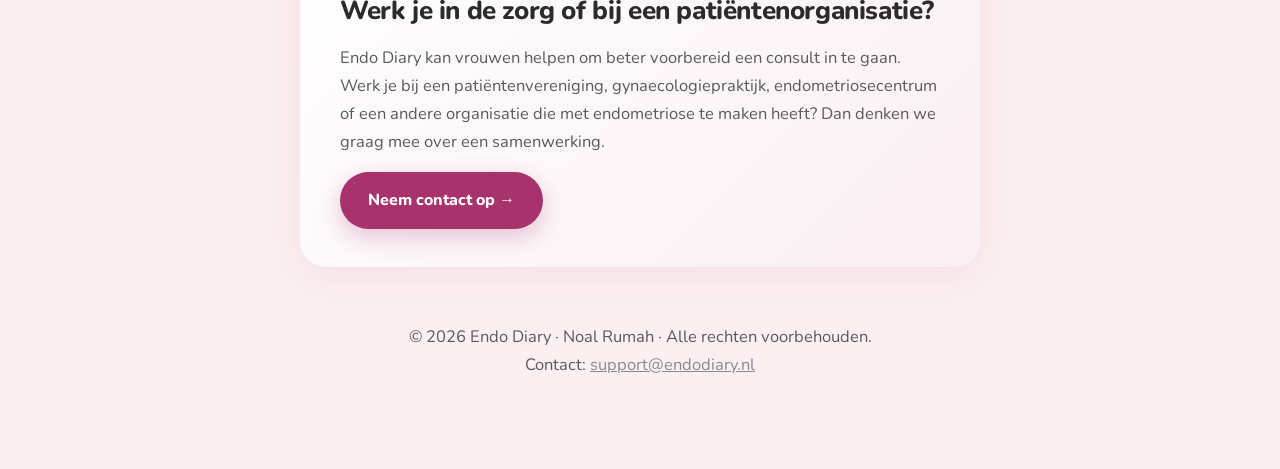
==== commit 87f1bf37: "Update over-ons.html" ====
--- a/over-ons.html
+++ b/over-ons.html
@@ -278,14 +278,16 @@
       Je vertrouwt ons gevoelige informatie toe. Daar gaan we zorgvuldig mee om:
     </p>
     <div class="badges">
-      <span class="badge">🇪🇺 Opgeslagen op servers in de EU</span>
-      <span class="badge">🔒 Versleutelde verbinding</span>
-      <span class="badge">🗑️ Jij kunt je data verwijderen</span>
+      <span class="badge">📱 Klachten blijven op je eigen toestel</span>
+      <span class="badge">🔒 Niet op onze servers</span>
+      <span class="badge">🇪🇺 Account op EU-servers</span>
     </div>
     <p style="margin-top:18px;">
-      Je gegevens worden opgeslagen via Supabase op servers binnen de Europese Unie, conform de
-      Europese privacywetgeving (AVG/GDPR). Jij houdt controle: je kunt je gegevens inzien en
-      verwijderen wanneer je wilt. We verkopen je gegevens nooit aan derden.
+      De klachten en symptomen die je vastlegt — pijn, menstruatie, energie, behandelingen — worden
+      uitsluitend lokaal op je eigen apparaat opgeslagen. Deze gegevens staan niet op onze servers, ook
+      niet wanneer je een PDF-rapport maakt. Voor je account bewaren we enkel je naam, e-mailadres en
+      abonnementsstatus, op beveiligde servers binnen de Europese Unie (Supabase), conform de
+      Europese privacywetgeving (AVG/GDPR). We verkopen je gegevens nooit aan derden.
     </p>
     <div class="cta-row" style="margin-top:8px;">
       <a href="privacy.html" class="btn-ghost btn">Bekijk het privacybeleid →</a>
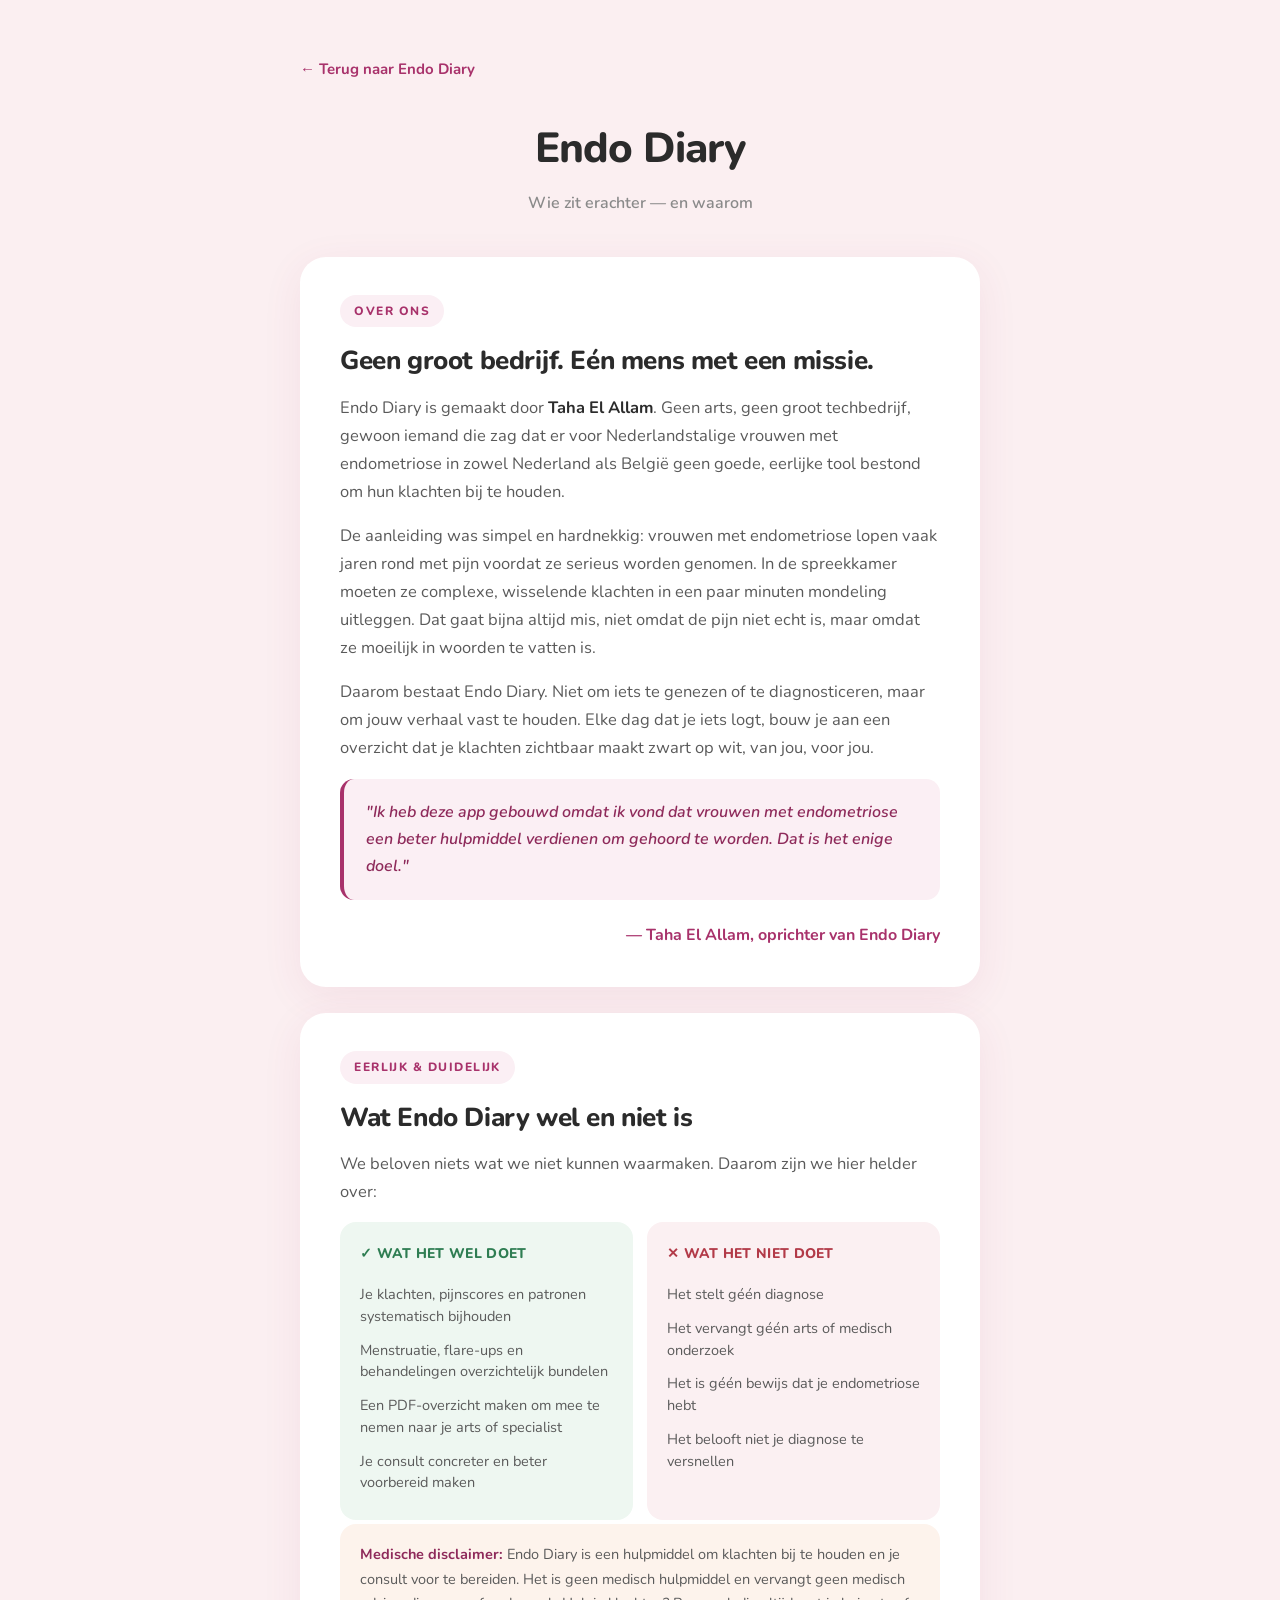
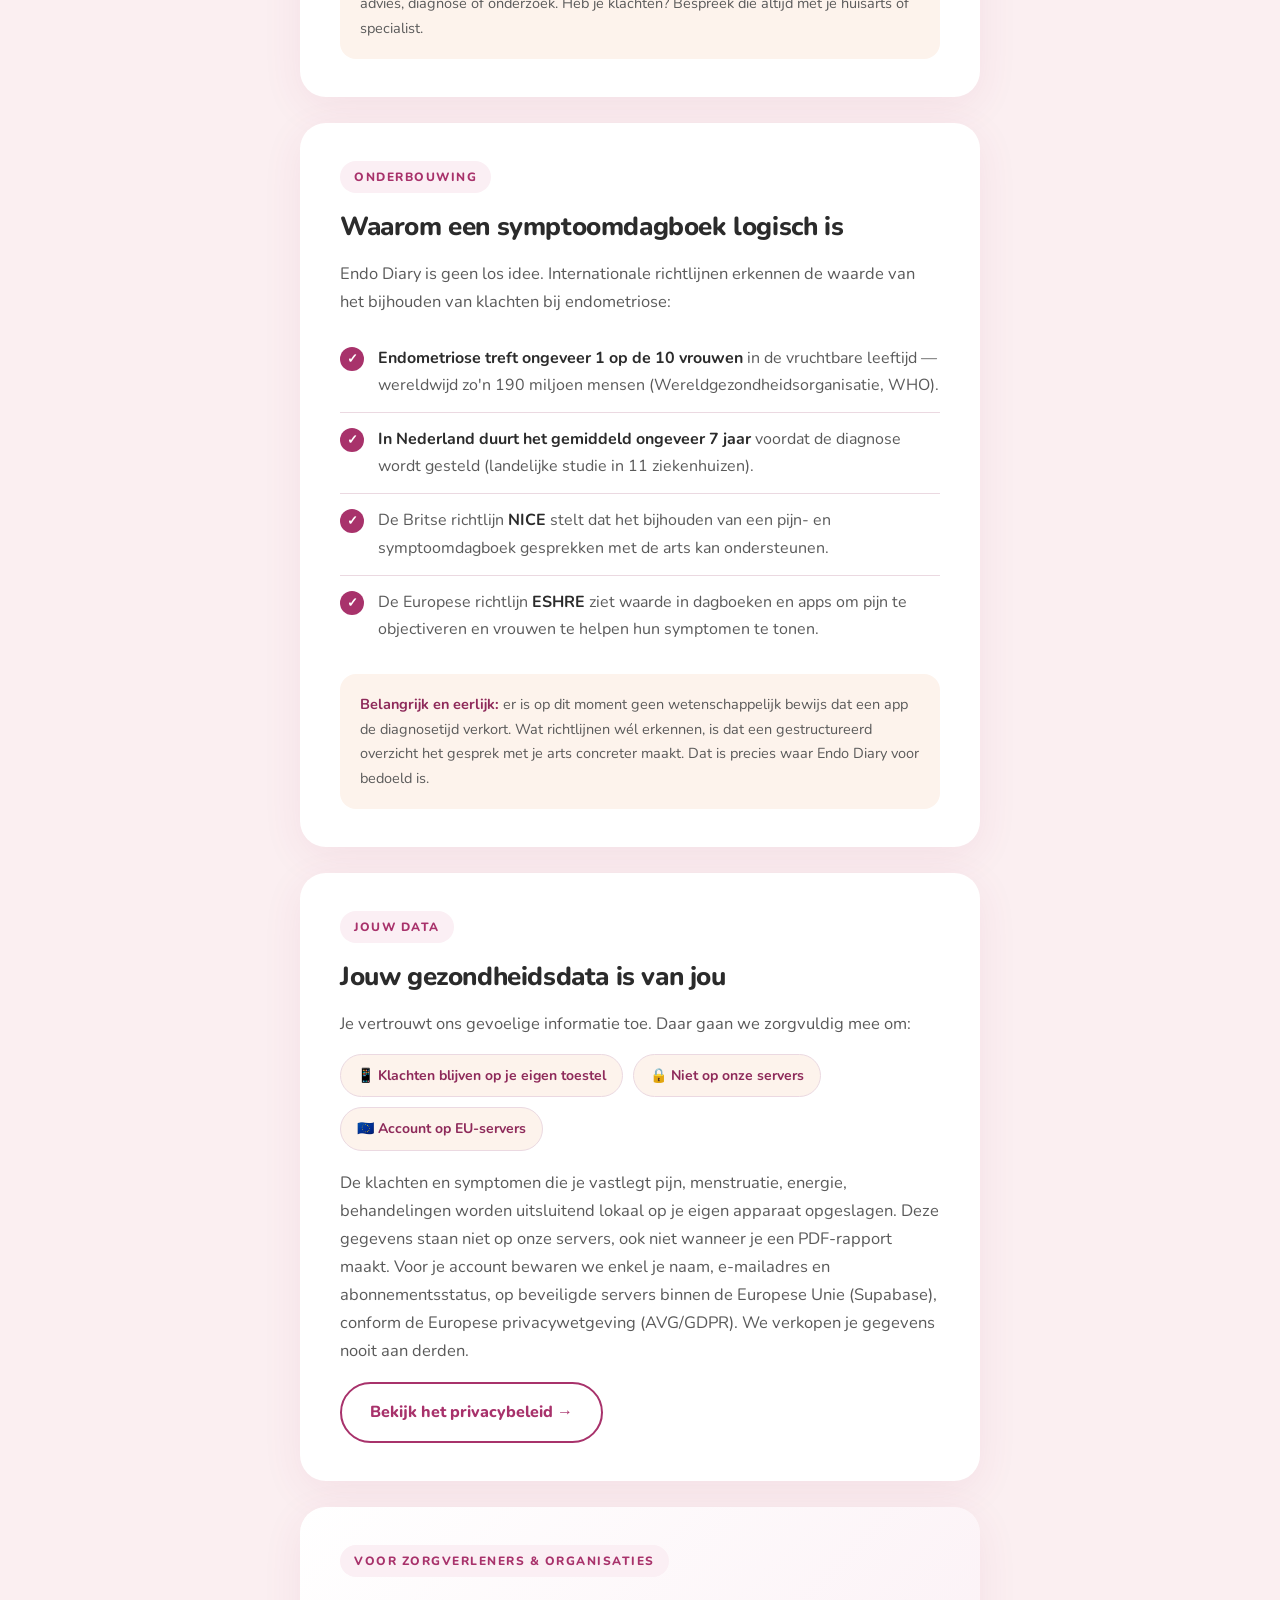
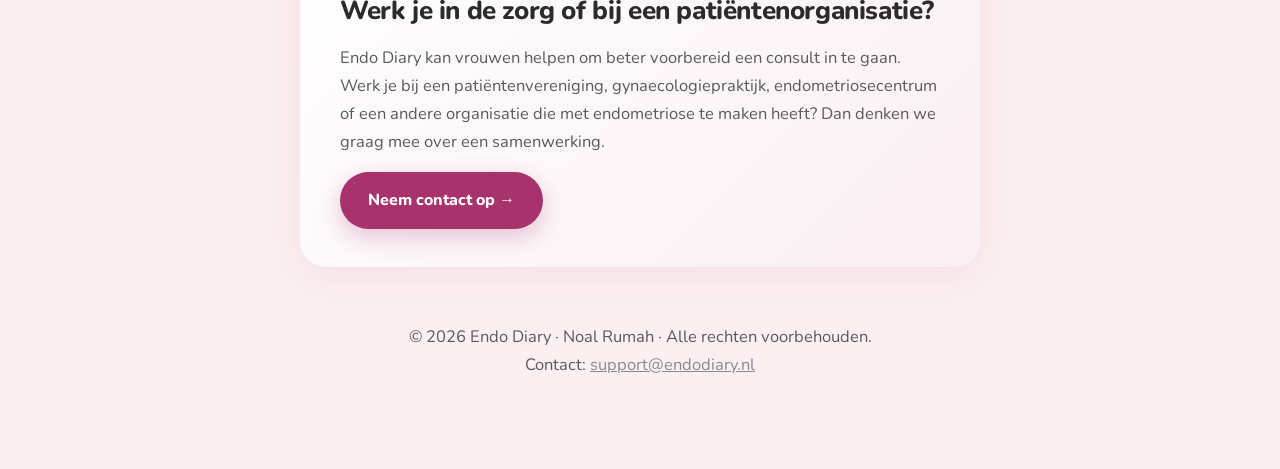
==== commit 57993636: "Update over-ons.html" ====
--- a/over-ons.html
+++ b/over-ons.html
@@ -283,7 +283,7 @@
       <span class="badge">🇪🇺 Account op EU-servers</span>
     </div>
     <p style="margin-top:18px;">
-      De klachten en symptomen die je vastlegt — pijn, menstruatie, energie, behandelingen — worden
+      De klachten en symptomen die je vastlegt pijn, menstruatie, energie, behandelingen worden
       uitsluitend lokaal op je eigen apparaat opgeslagen. Deze gegevens staan niet op onze servers, ook
       niet wanneer je een PDF-rapport maakt. Voor je account bewaren we enkel je naam, e-mailadres en
       abonnementsstatus, op beveiligde servers binnen de Europese Unie (Supabase), conform de
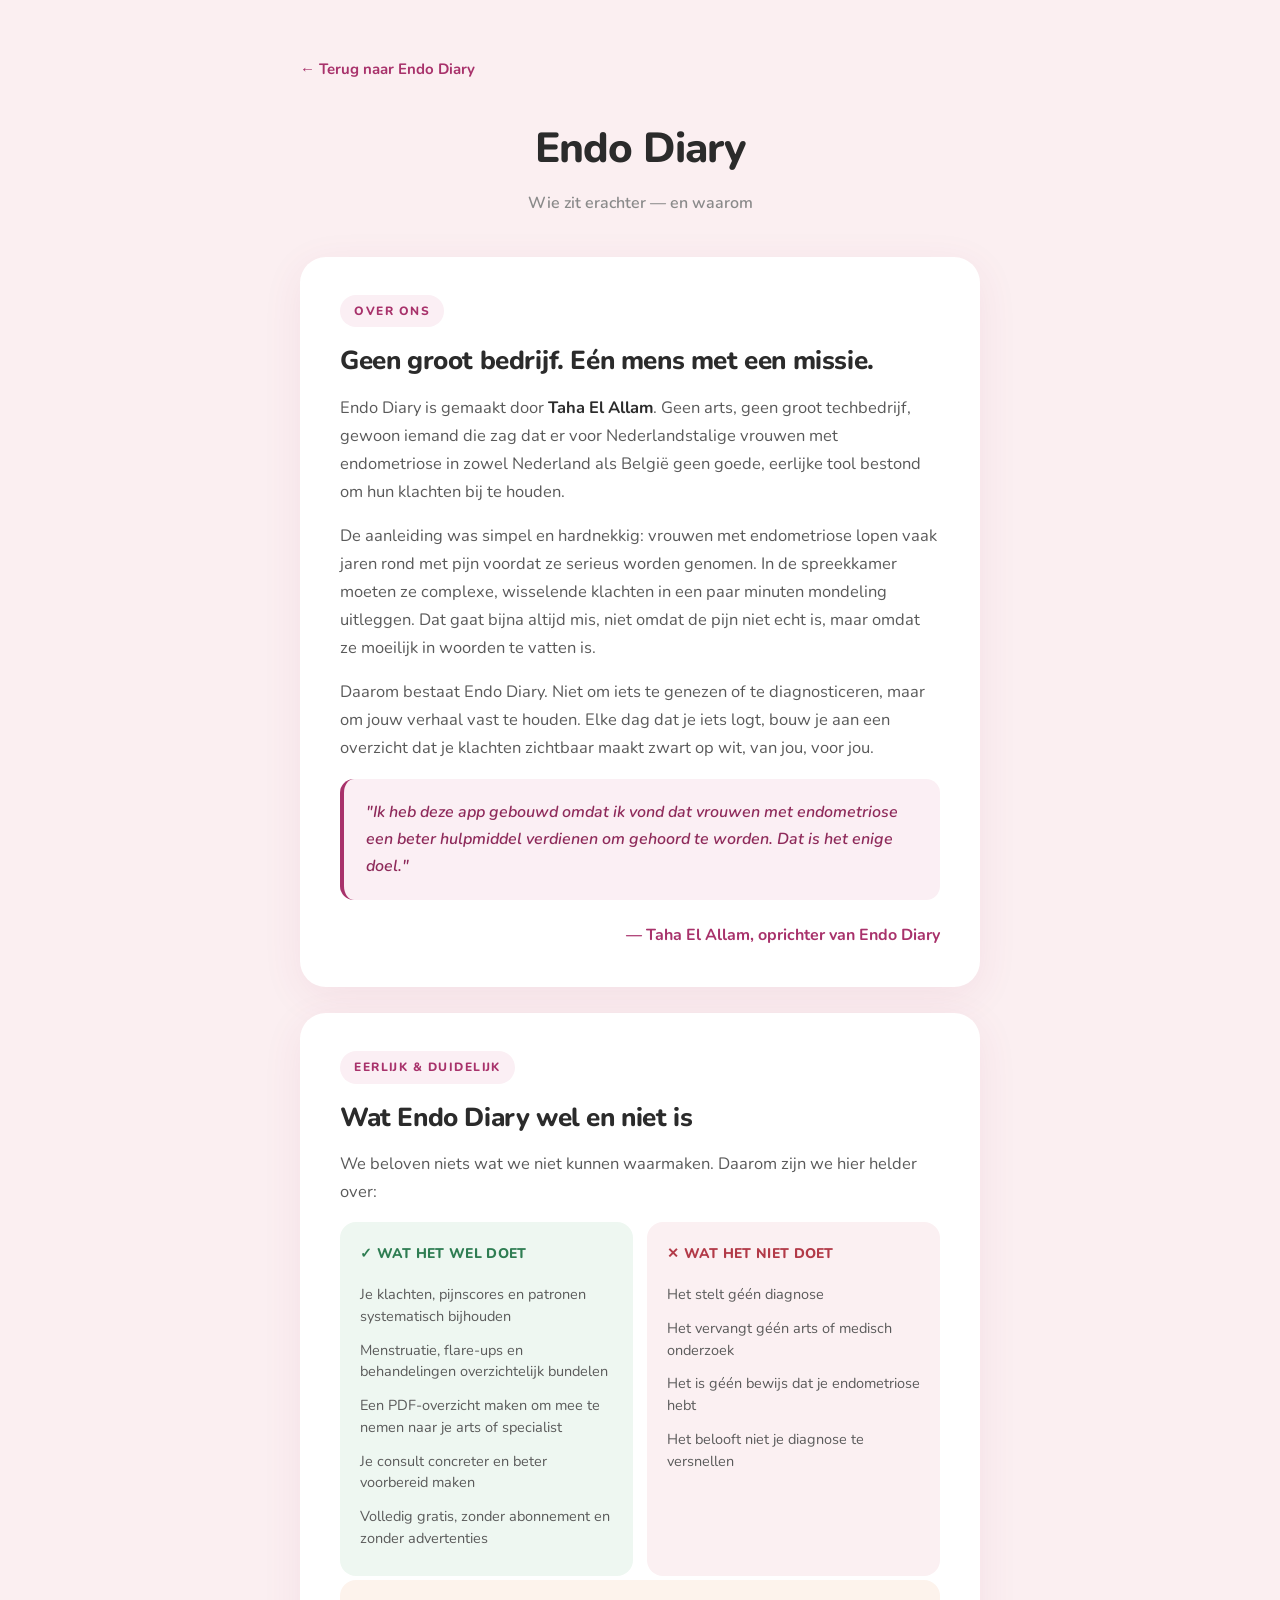
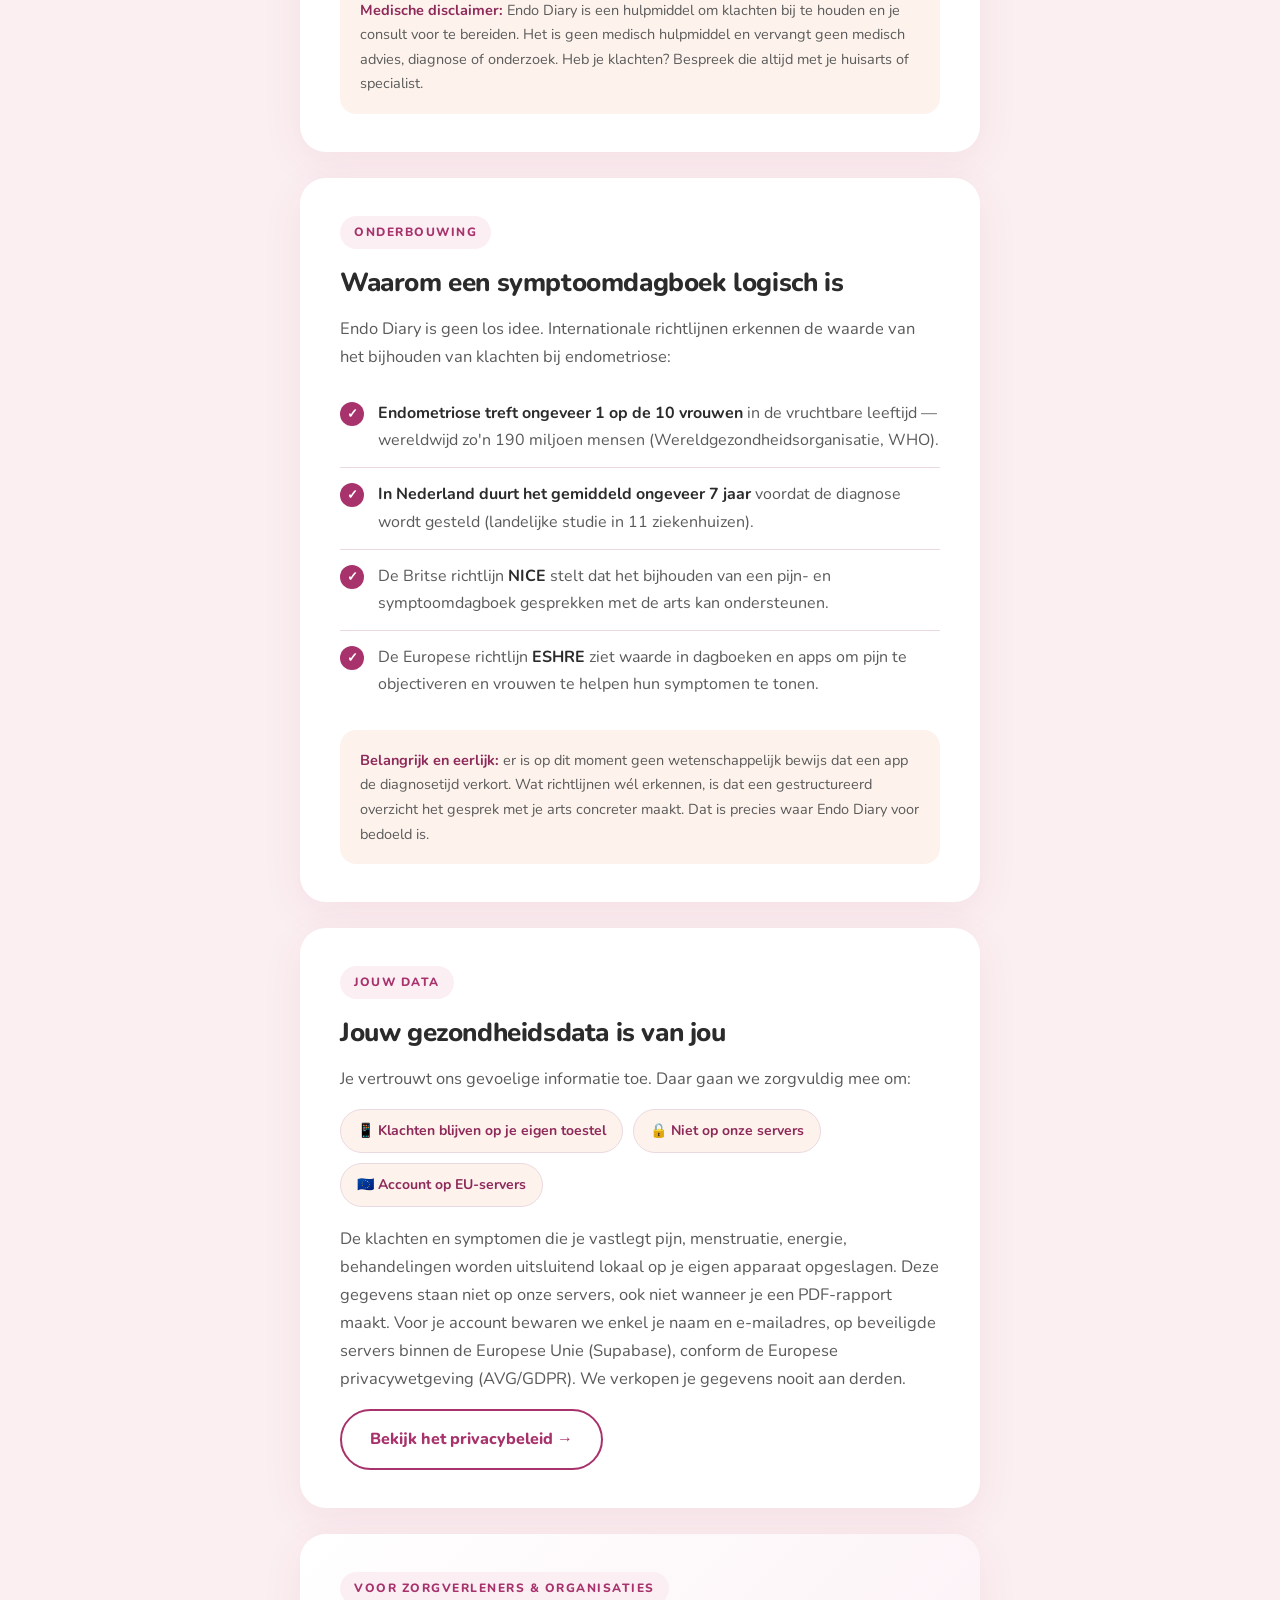
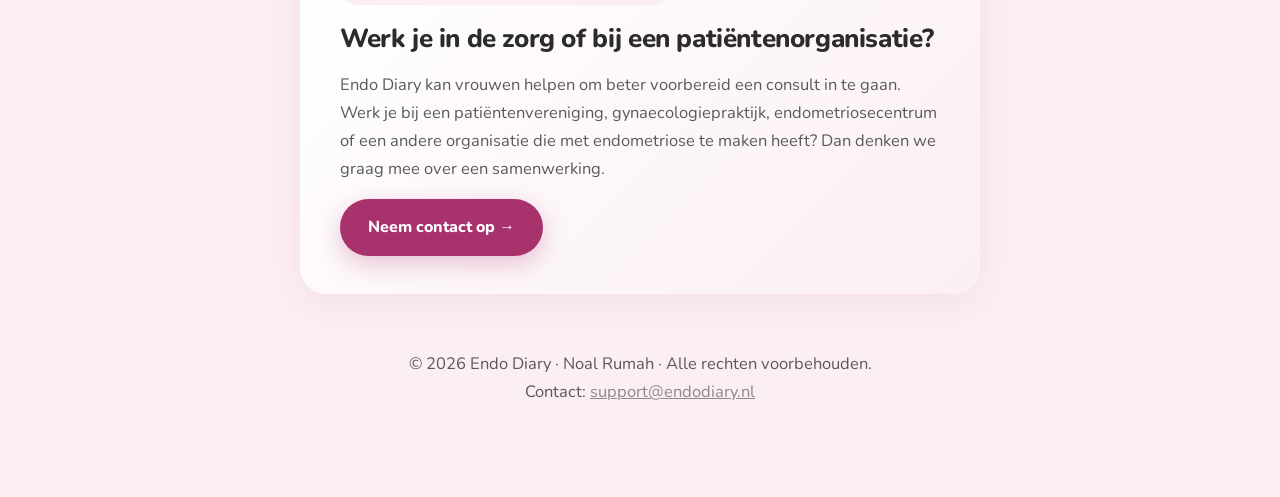
==== commit b916762b: "Update privacy information and add new feature details" ====
--- a/over-ons.html
+++ b/over-ons.html
@@ -214,6 +214,7 @@
           <li>Menstruatie, flare-ups en behandelingen overzichtelijk bundelen</li>
           <li>Een PDF-overzicht maken om mee te nemen naar je arts of specialist</li>
           <li>Je consult concreter en beter voorbereid maken</li>
+          <li>Volledig gratis, zonder abonnement en zonder advertenties</li>
         </ul>
       </div>
       <div class="col no">
@@ -285,8 +286,8 @@
     <p style="margin-top:18px;">
       De klachten en symptomen die je vastlegt pijn, menstruatie, energie, behandelingen worden
       uitsluitend lokaal op je eigen apparaat opgeslagen. Deze gegevens staan niet op onze servers, ook
-      niet wanneer je een PDF-rapport maakt. Voor je account bewaren we enkel je naam, e-mailadres en
-      abonnementsstatus, op beveiligde servers binnen de Europese Unie (Supabase), conform de
+      niet wanneer je een PDF-rapport maakt. Voor je account bewaren we enkel je naam en e-mailadres,
+      op beveiligde servers binnen de Europese Unie (Supabase), conform de
       Europese privacywetgeving (AVG/GDPR). We verkopen je gegevens nooit aan derden.
     </p>
     <div class="cta-row" style="margin-top:8px;">
